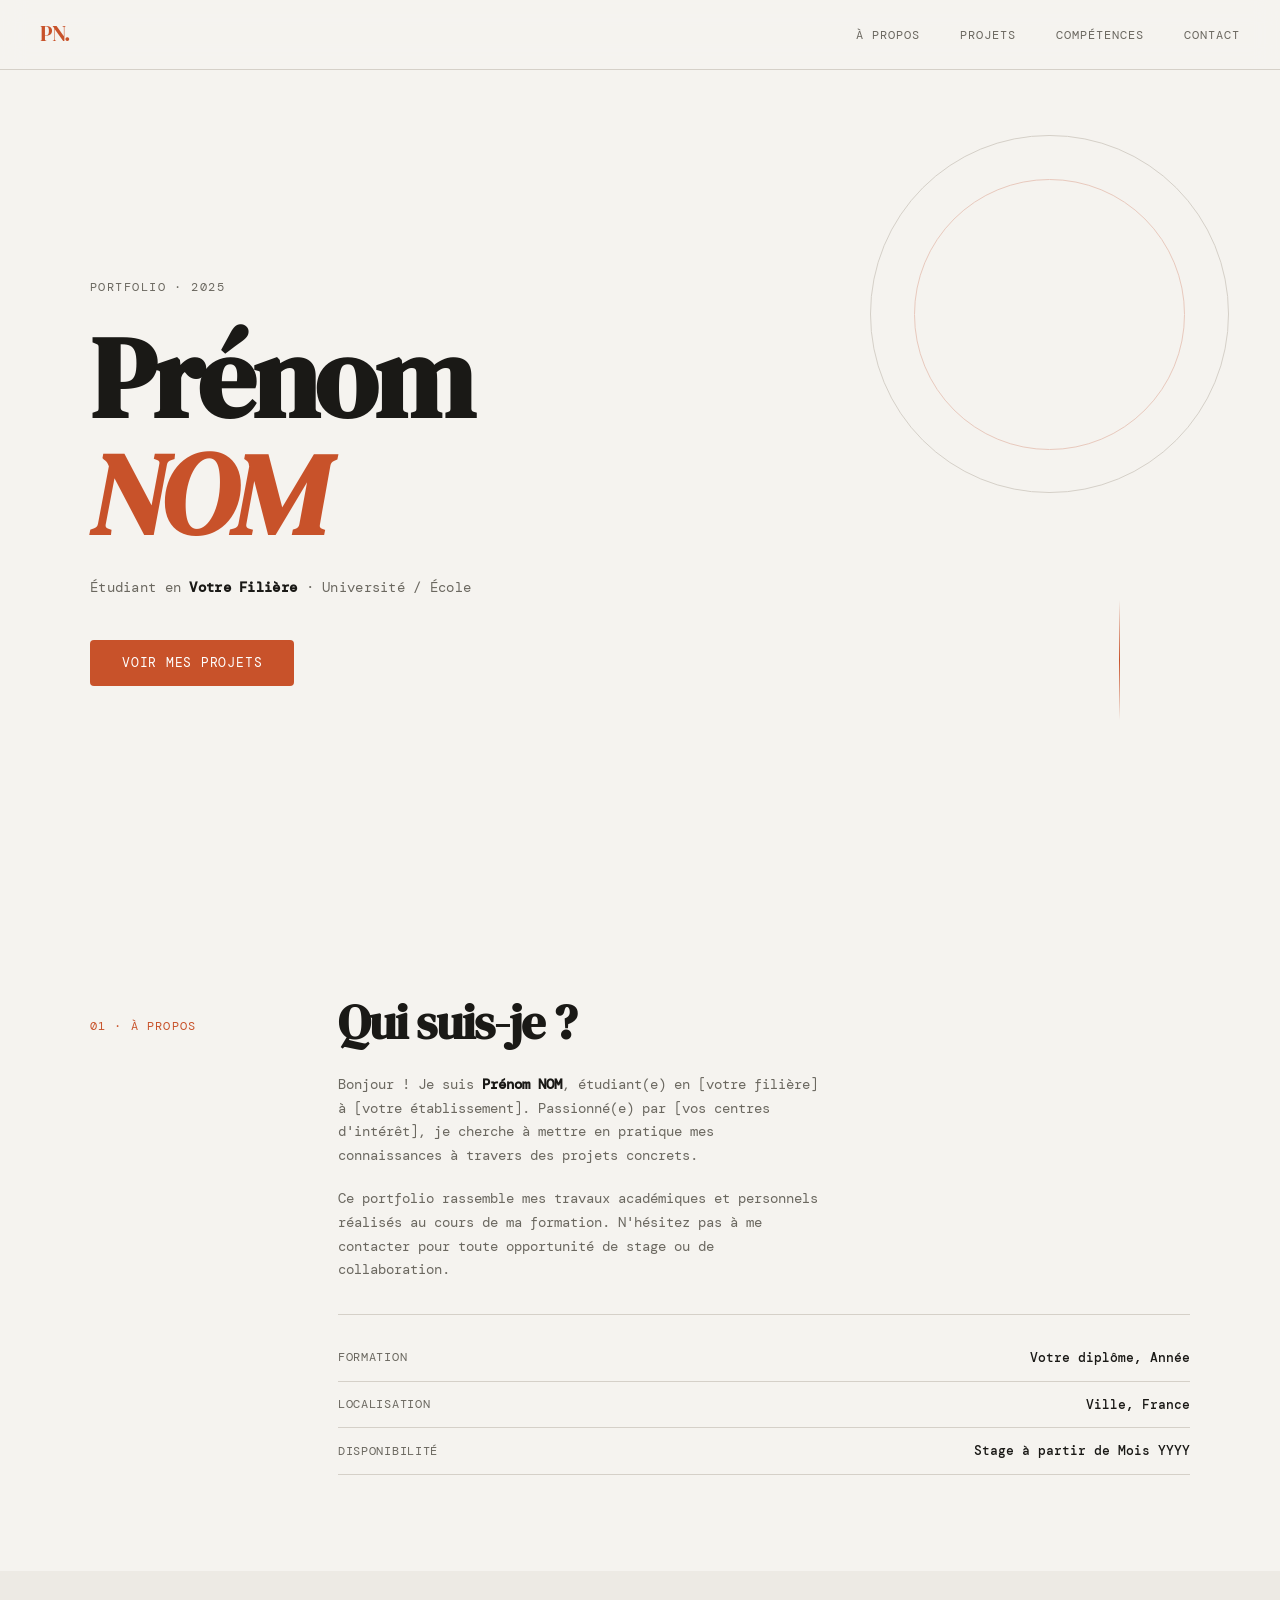
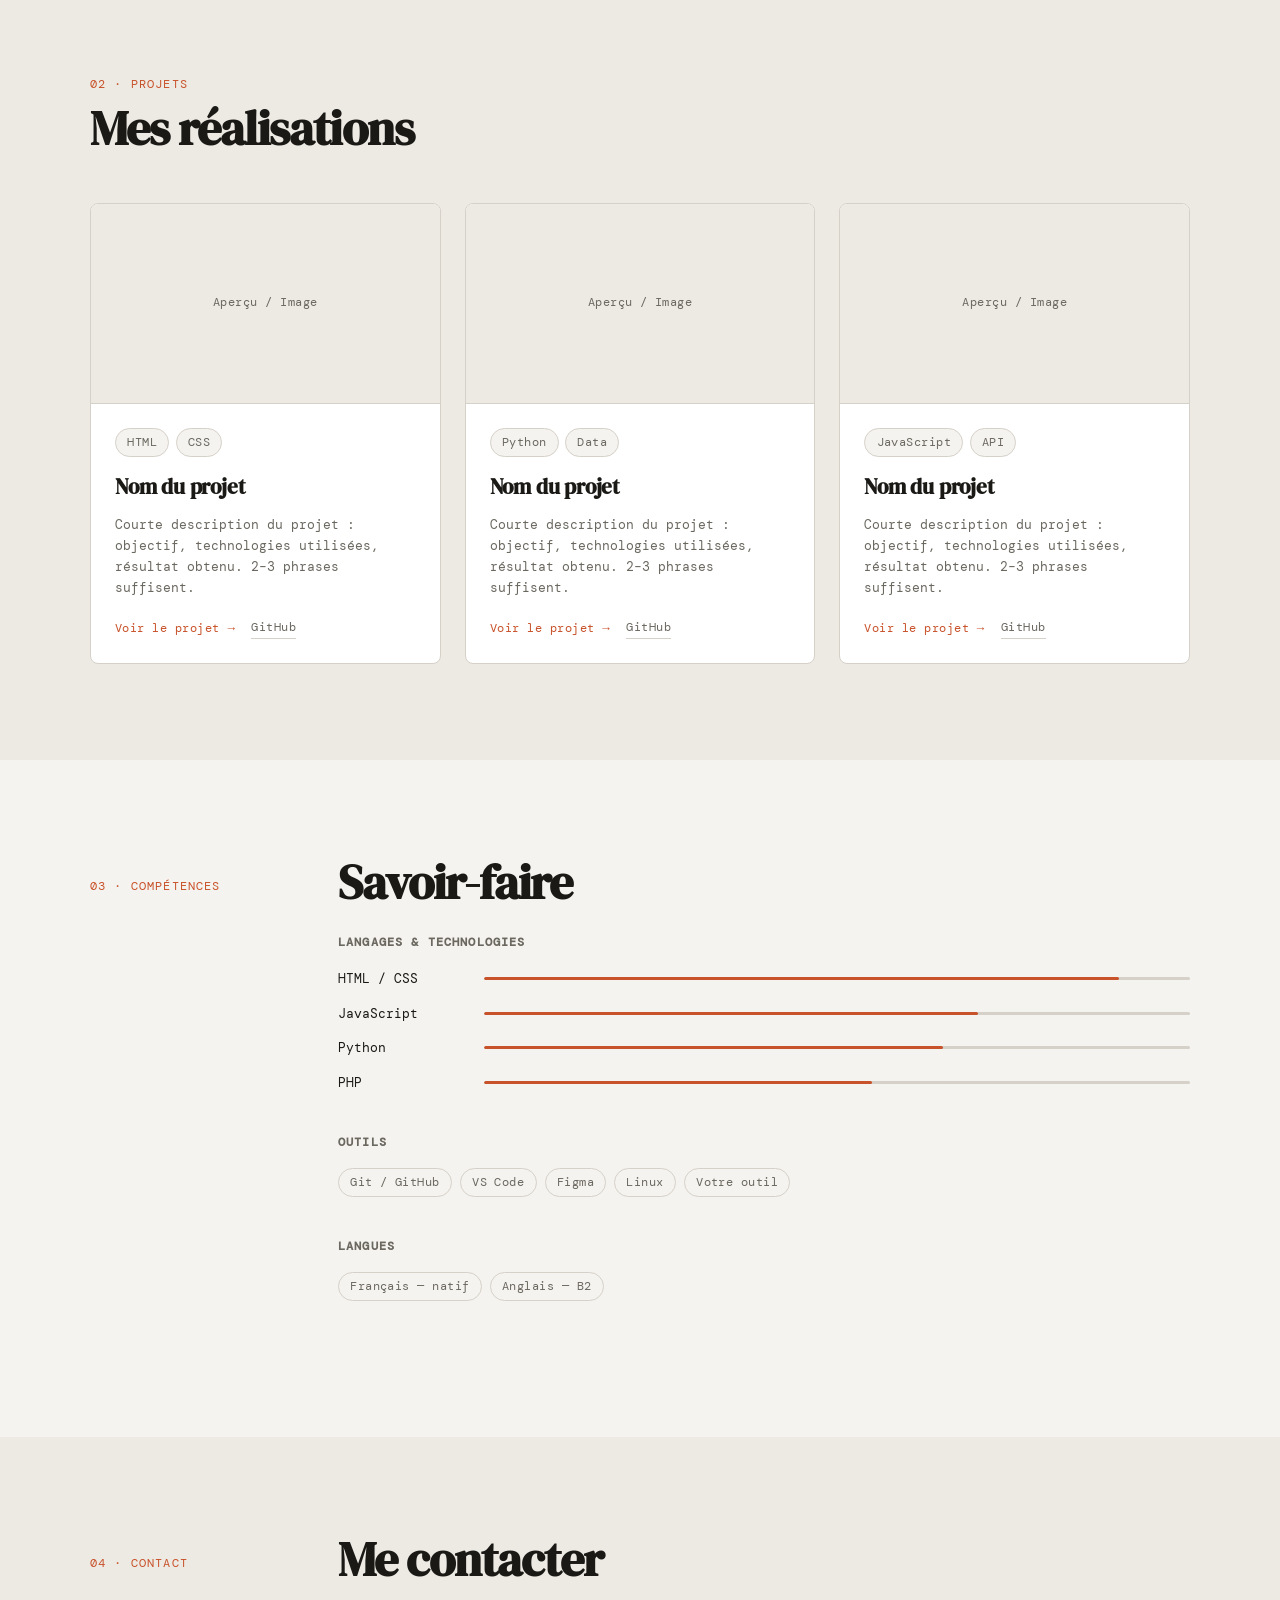
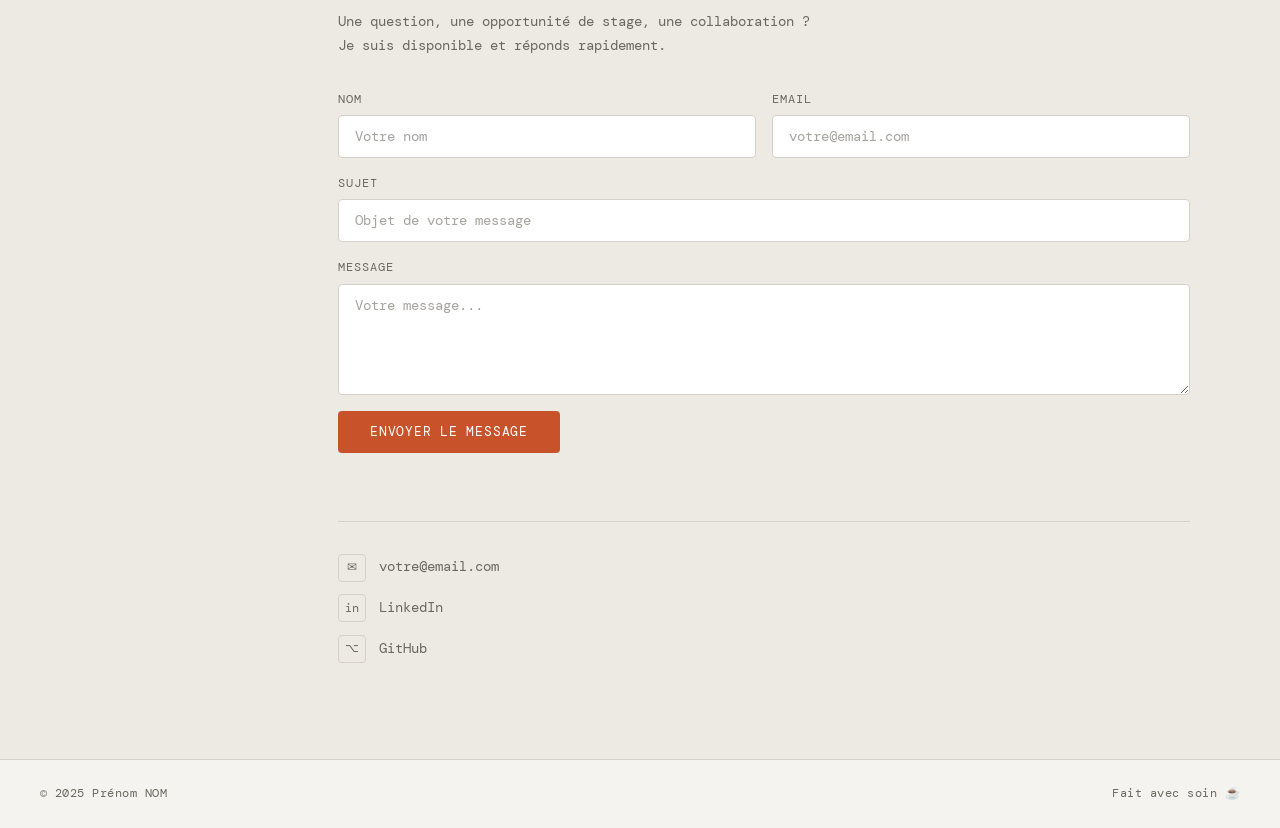
==== index.html @ d97ea624 "Add files via upload" ====
<!DOCTYPE html>
<html lang="fr">
<head>
  <meta charset="UTF-8" />
  <meta name="viewport" content="width=device-width, initial-scale=1.0"/>
  <title>Portfolio — Prénom NOM</title>
  <link rel="preconnect" href="https://fonts.googleapis.com">
  <link href="https://fonts.googleapis.com/css2?family=DM+Serif+Display:ital@0;1&family=DM+Mono:wght@300;400;500&display=swap" rel="stylesheet">
  <link rel="stylesheet" href="style.css" />
</head>
<body>

  <!-- NAVIGATION -->
  <nav class="nav">
    <span class="nav-logo">PN.</span>
    <ul class="nav-links">
      <li><a href="#about">À propos</a></li>
      <li><a href="#projects">Projets</a></li>
      <li><a href="#skills">Compétences</a></li>
      <li><a href="#contact">Contact</a></li>
    </ul>
    <button class="nav-burger" id="burger" aria-label="Menu">
      <span></span><span></span><span></span>
    </button>
  </nav>

  <!-- HERO -->
  <header class="hero" id="hero">
    <div class="hero-inner">
      <p class="hero-label">Portfolio · 2025</p>
      <h1 class="hero-title">
        Prénom<br>
        <em>NOM</em>
      </h1>
      <p class="hero-subtitle">Étudiant en <strong>Votre Filière</strong> · Université / École</p>
      <a href="#projects" class="btn-primary">Voir mes projets</a>
    </div>
    <div class="hero-deco" aria-hidden="true">
      <div class="deco-circle"></div>
      <div class="deco-line"></div>
    </div>
  </header>

  <!-- ABOUT -->
  <section class="section" id="about">
    <div class="container two-col">
      <div class="col-label">
        <span class="section-tag">01 · À propos</span>
      </div>
      <div class="col-content">
        <h2 class="section-title">Qui suis-je ?</h2>
        <p class="text-body">
          Bonjour ! Je suis <strong>Prénom NOM</strong>, étudiant(e) en [votre filière] à [votre établissement].
          Passionné(e) par [vos centres d'intérêt], je cherche à mettre en pratique mes connaissances à travers des projets concrets.
        </p>
        <p class="text-body">
          Ce portfolio rassemble mes travaux académiques et personnels réalisés au cours de ma formation.
          N'hésitez pas à me contacter pour toute opportunité de stage ou de collaboration.
        </p>
        <div class="about-meta">
          <div class="meta-item">
            <span class="meta-key">Formation</span>
            <span class="meta-val">Votre diplôme, Année</span>
          </div>
          <div class="meta-item">
            <span class="meta-key">Localisation</span>
            <span class="meta-val">Ville, France</span>
          </div>
          <div class="meta-item">
            <span class="meta-key">Disponibilité</span>
            <span class="meta-val">Stage à partir de Mois YYYY</span>
          </div>
        </div>
      </div>
    </div>
  </section>

  <!-- PROJECTS -->
  <section class="section section-alt" id="projects">
    <div class="container">
      <div class="section-head">
        <span class="section-tag">02 · Projets</span>
        <h2 class="section-title">Mes réalisations</h2>
      </div>
      <div class="projects-grid">

        <!-- Carte projet 1 -->
        <article class="project-card">
          <div class="project-img placeholder-img">
            <span>Aperçu / Image</span>
          </div>
          <div class="project-body">
            <div class="project-tags">
              <span class="tag">HTML</span>
              <span class="tag">CSS</span>
            </div>
            <h3 class="project-title">Nom du projet</h3>
            <p class="project-desc">
              Courte description du projet : objectif, technologies utilisées, résultat obtenu. 2–3 phrases suffisent.
            </p>
            <div class="project-links">
              <a href="#" class="link-btn">Voir le projet →</a>
              <a href="#" class="link-ghost">GitHub</a>
            </div>
          </div>
        </article>

        <!-- Carte projet 2 -->
        <article class="project-card">
          <div class="project-img placeholder-img">
            <span>Aperçu / Image</span>
          </div>
          <div class="project-body">
            <div class="project-tags">
              <span class="tag">Python</span>
              <span class="tag">Data</span>
            </div>
            <h3 class="project-title">Nom du projet</h3>
            <p class="project-desc">
              Courte description du projet : objectif, technologies utilisées, résultat obtenu. 2–3 phrases suffisent.
            </p>
            <div class="project-links">
              <a href="#" class="link-btn">Voir le projet →</a>
              <a href="#" class="link-ghost">GitHub</a>
            </div>
          </div>
        </article>

        <!-- Carte projet 3 -->
        <article class="project-card">
          <div class="project-img placeholder-img">
            <span>Aperçu / Image</span>
          </div>
          <div class="project-body">
            <div class="project-tags">
              <span class="tag">JavaScript</span>
              <span class="tag">API</span>
            </div>
            <h3 class="project-title">Nom du projet</h3>
            <p class="project-desc">
              Courte description du projet : objectif, technologies utilisées, résultat obtenu. 2–3 phrases suffisent.
            </p>
            <div class="project-links">
              <a href="#" class="link-btn">Voir le projet →</a>
              <a href="#" class="link-ghost">GitHub</a>
            </div>
          </div>
        </article>

      </div>
    </div>
  </section>

  <!-- SKILLS -->
  <section class="section" id="skills">
    <div class="container two-col">
      <div class="col-label">
        <span class="section-tag">03 · Compétences</span>
      </div>
      <div class="col-content">
        <h2 class="section-title">Savoir-faire</h2>

        <div class="skills-group">
          <h4 class="skills-cat">Langages &amp; Technologies</h4>
          <div class="skills-list">
            <div class="skill-item">
              <span class="skill-name">HTML / CSS</span>
              <div class="skill-bar"><div class="skill-fill" style="--w:90%"></div></div>
            </div>
            <div class="skill-item">
              <span class="skill-name">JavaScript</span>
              <div class="skill-bar"><div class="skill-fill" style="--w:70%"></div></div>
            </div>
            <div class="skill-item">
              <span class="skill-name">Python</span>
              <div class="skill-bar"><div class="skill-fill" style="--w:65%"></div></div>
            </div>
            <div class="skill-item">
              <span class="skill-name">PHP</span>
              <div class="skill-bar"><div class="skill-fill" style="--w:55%"></div></div>
            </div>
          </div>
        </div>

        <div class="skills-group">
          <h4 class="skills-cat">Outils</h4>
          <div class="tags-row">
            <span class="tag">Git / GitHub</span>
            <span class="tag">VS Code</span>
            <span class="tag">Figma</span>
            <span class="tag">Linux</span>
            <span class="tag">Votre outil</span>
          </div>
        </div>

        <div class="skills-group">
          <h4 class="skills-cat">Langues</h4>
          <div class="tags-row">
            <span class="tag">Français — natif</span>
            <span class="tag">Anglais — B2</span>
          </div>
        </div>
      </div>
    </div>
  </section>

  <!-- CONTACT -->
  <section class="section section-alt" id="contact">
    <div class="container two-col">
      <div class="col-label">
        <span class="section-tag">04 · Contact</span>
      </div>
      <div class="col-content">
        <h2 class="section-title">Me contacter</h2>
        <p class="text-body">Une question, une opportunité de stage, une collaboration ?<br>Je suis disponible et réponds rapidement.</p>

        <form class="contact-form" id="contactForm">
          <div class="form-row">
            <div class="form-group">
              <label for="name">Nom</label>
              <input type="text" id="name" name="name" placeholder="Votre nom" required />
            </div>
            <div class="form-group">
              <label for="email">Email</label>
              <input type="email" id="email" name="email" placeholder="votre@email.com" required />
            </div>
          </div>
          <div class="form-group">
            <label for="subject">Sujet</label>
            <input type="text" id="subject" name="subject" placeholder="Objet de votre message" />
          </div>
          <div class="form-group">
            <label for="message">Message</label>
            <textarea id="message" name="message" rows="5" placeholder="Votre message..." required></textarea>
          </div>
          <button type="submit" class="btn-primary">Envoyer le message</button>
          <p class="form-status" id="formStatus"></p>
        </form>

        <div class="contact-links">
          <a href="mailto:votre@email.com" class="contact-item">
            <span class="contact-icon">✉</span> votre@email.com
          </a>
          <a href="https://linkedin.com/in/votre-profil" target="_blank" class="contact-item">
            <span class="contact-icon">in</span> LinkedIn
          </a>
          <a href="https://github.com/votre-pseudo" target="_blank" class="contact-item">
            <span class="contact-icon">⌥</span> GitHub
          </a>
        </div>
      </div>
    </div>
  </section>

  <!-- FOOTER -->
  <footer class="footer">
    <span>© 2025 Prénom NOM</span>
    <span>Fait avec soin ☕</span>
  </footer>

  <script src="script.js"></script>
</body>
</html>
---- style.css ----
/* ===========================
   VARIABLES & RESET
   =========================== */
:root {
  --bg: #f5f3ef;
  --bg-alt: #edeae4;
  --fg: #1a1916;
  --fg-muted: #6b6860;
  --accent: #c8522a;
  --accent-light: #e8c9bd;
  --border: #d5d0c8;
  --card-bg: #ffffff;
  --font-display: 'DM Serif Display', Georgia, serif;
  --font-mono: 'DM Mono', 'Courier New', monospace;
  --radius: 4px;
  --transition: 0.25s ease;
  --max-w: 1100px;
}

*, *::before, *::after { box-sizing: border-box; margin: 0; padding: 0; }

html { scroll-behavior: smooth; font-size: 16px; }

body {
  font-family: var(--font-mono);
  background: var(--bg);
  color: var(--fg);
  line-height: 1.65;
  overflow-x: hidden;
}

a { color: inherit; text-decoration: none; }
img { display: block; max-width: 100%; }
ul { list-style: none; }

/* ===========================
   NAVIGATION
   =========================== */
.nav {
  position: fixed;
  top: 0; left: 0; right: 0;
  z-index: 100;
  display: flex;
  align-items: center;
  justify-content: space-between;
  padding: 1rem 2.5rem;
  background: rgba(245, 243, 239, 0.88);
  backdrop-filter: blur(12px);
  border-bottom: 1px solid var(--border);
}

.nav-logo {
  font-family: var(--font-display);
  font-size: 1.4rem;
  letter-spacing: -0.02em;
  color: var(--accent);
}

.nav-links {
  display: flex;
  gap: 2.5rem;
}

.nav-links a {
  font-size: 0.78rem;
  letter-spacing: 0.08em;
  text-transform: uppercase;
  color: var(--fg-muted);
  transition: color var(--transition);
}

.nav-links a:hover { color: var(--accent); }

.nav-burger {
  display: none;
  flex-direction: column;
  gap: 5px;
  background: none;
  border: none;
  cursor: pointer;
  padding: 4px;
}
.nav-burger span {
  display: block;
  width: 24px;
  height: 1.5px;
  background: var(--fg);
  transition: var(--transition);
}

/* ===========================
   HERO
   =========================== */
.hero {
  min-height: 100vh;
  display: flex;
  align-items: center;
  padding: 8rem 2.5rem 4rem;
  position: relative;
  overflow: hidden;
}

.hero-inner {
  max-width: var(--max-w);
  margin: 0 auto;
  width: 100%;
  position: relative;
  z-index: 2;
  animation: fadeUp 0.8s ease both;
}

.hero-label {
  font-size: 0.75rem;
  letter-spacing: 0.12em;
  text-transform: uppercase;
  color: var(--fg-muted);
  margin-bottom: 1.5rem;
}

.hero-title {
  font-family: var(--font-display);
  font-size: clamp(3.5rem, 9vw, 7.5rem);
  line-height: 1;
  letter-spacing: -0.03em;
  margin-bottom: 1.5rem;
  color: var(--fg);
}

.hero-title em {
  font-style: italic;
  color: var(--accent);
}

.hero-subtitle {
  font-size: 0.9rem;
  color: var(--fg-muted);
  margin-bottom: 2.5rem;
  letter-spacing: 0.02em;
}

.hero-subtitle strong { color: var(--fg); }

/* Deco elements */
.hero-deco {
  position: absolute;
  top: 0; right: 0;
  width: 50%;
  height: 100%;
  pointer-events: none;
  z-index: 1;
}

.deco-circle {
  position: absolute;
  top: 15%;
  right: 8%;
  width: clamp(200px, 28vw, 420px);
  height: clamp(200px, 28vw, 420px);
  border-radius: 50%;
  border: 1px solid var(--border);
  animation: rotateSlow 30s linear infinite;
}

.deco-circle::before {
  content: '';
  position: absolute;
  top: 12%;
  left: 12%;
  right: 12%;
  bottom: 12%;
  border-radius: 50%;
  border: 1px solid var(--accent-light);
}

.deco-line {
  position: absolute;
  bottom: 20%;
  right: 25%;
  width: 1px;
  height: 120px;
  background: linear-gradient(to bottom, transparent, var(--accent), transparent);
  animation: pulse 3s ease-in-out infinite;
}

/* ===========================
   BUTTONS
   =========================== */
.btn-primary {
  display: inline-block;
  padding: 0.8rem 2rem;
  background: var(--accent);
  color: #fff;
  font-family: var(--font-mono);
  font-size: 0.8rem;
  letter-spacing: 0.06em;
  text-transform: uppercase;
  border: none;
  border-radius: var(--radius);
  cursor: pointer;
  transition: background var(--transition), transform var(--transition);
}

.btn-primary:hover {
  background: var(--fg);
  transform: translateY(-2px);
}

/* ===========================
   LAYOUT HELPERS
   =========================== */
.container {
  max-width: var(--max-w);
  margin: 0 auto;
  width: 100%;
}

.two-col {
  display: grid;
  grid-template-columns: 200px 1fr;
  gap: 3rem;
  align-items: start;
}

.section {
  padding: 6rem 2.5rem;
}

.section-alt {
  background: var(--bg-alt);
}

.section-tag {
  font-size: 0.72rem;
  letter-spacing: 0.1em;
  text-transform: uppercase;
  color: var(--accent);
  display: block;
  margin-bottom: 0.5rem;
  padding-top: 0.5rem;
}

.section-head {
  margin-bottom: 3rem;
}

.section-title {
  font-family: var(--font-display);
  font-size: clamp(2rem, 4vw, 3rem);
  letter-spacing: -0.02em;
  line-height: 1.1;
  margin-bottom: 1.5rem;
}

.col-label .section-tag {
  margin-top: 0.8rem;
}

/* ===========================
   TEXT
   =========================== */
.text-body {
  font-size: 0.9rem;
  color: var(--fg-muted);
  margin-bottom: 1.2rem;
  max-width: 60ch;
}

.text-body strong { color: var(--fg); }

/* ===========================
   ABOUT META
   =========================== */
.about-meta {
  margin-top: 2rem;
  display: flex;
  flex-direction: column;
  gap: 0.75rem;
  border-top: 1px solid var(--border);
  padding-top: 2rem;
}

.meta-item {
  display: flex;
  justify-content: space-between;
  align-items: center;
  font-size: 0.82rem;
  padding-bottom: 0.75rem;
  border-bottom: 1px solid var(--border);
}

.meta-key {
  color: var(--fg-muted);
  text-transform: uppercase;
  letter-spacing: 0.06em;
  font-size: 0.72rem;
}

.meta-val {
  color: var(--fg);
  font-weight: 500;
}

/* ===========================
   PROJECTS GRID
   =========================== */
.projects-grid {
  display: grid;
  grid-template-columns: repeat(auto-fill, minmax(300px, 1fr));
  gap: 1.5rem;
}

.project-card {
  background: var(--card-bg);
  border: 1px solid var(--border);
  border-radius: calc(var(--radius) * 2);
  overflow: hidden;
  transition: transform var(--transition), box-shadow var(--transition);
  display: flex;
  flex-direction: column;
}

.project-card:hover {
  transform: translateY(-4px);
  box-shadow: 0 16px 40px rgba(0,0,0,0.08);
}

.project-img {
  width: 100%;
  height: 200px;
  overflow: hidden;
}

.project-img img {
  width: 100%;
  height: 100%;
  object-fit: cover;
  transition: transform 0.4s ease;
}

.project-card:hover .project-img img {
  transform: scale(1.03);
}

.placeholder-img {
  background: var(--bg-alt);
  display: flex;
  align-items: center;
  justify-content: center;
  font-size: 0.75rem;
  color: var(--fg-muted);
  border-bottom: 1px solid var(--border);
  letter-spacing: 0.04em;
}

.project-body {
  padding: 1.5rem;
  flex: 1;
  display: flex;
  flex-direction: column;
}

.project-tags {
  display: flex;
  flex-wrap: wrap;
  gap: 0.4rem;
  margin-bottom: 0.8rem;
}

.project-title {
  font-family: var(--font-display);
  font-size: 1.3rem;
  letter-spacing: -0.01em;
  margin-bottom: 0.6rem;
}

.project-desc {
  font-size: 0.82rem;
  color: var(--fg-muted);
  line-height: 1.6;
  flex: 1;
  margin-bottom: 1.2rem;
}

.project-links {
  display: flex;
  align-items: center;
  gap: 1rem;
}

.link-btn {
  font-size: 0.78rem;
  font-family: var(--font-mono);
  letter-spacing: 0.04em;
  color: var(--accent);
  transition: color var(--transition);
}

.link-btn:hover { color: var(--fg); }

.link-ghost {
  font-size: 0.78rem;
  letter-spacing: 0.04em;
  color: var(--fg-muted);
  border-bottom: 1px solid var(--border);
  padding-bottom: 1px;
  transition: color var(--transition), border-color var(--transition);
}

.link-ghost:hover { color: var(--fg); border-color: var(--fg); }

/* ===========================
   TAGS
   =========================== */
.tag {
  display: inline-block;
  padding: 0.25rem 0.7rem;
  background: var(--bg);
  border: 1px solid var(--border);
  border-radius: 100px;
  font-size: 0.72rem;
  letter-spacing: 0.04em;
  color: var(--fg-muted);
}

/* ===========================
   SKILLS
   =========================== */
.skills-group {
  margin-bottom: 2.5rem;
}

.skills-cat {
  font-size: 0.72rem;
  text-transform: uppercase;
  letter-spacing: 0.1em;
  color: var(--fg-muted);
  margin-bottom: 1rem;
}

.skills-list {
  display: flex;
  flex-direction: column;
  gap: 0.8rem;
}

.skill-item {
  display: flex;
  align-items: center;
  gap: 1rem;
}

.skill-name {
  font-size: 0.82rem;
  min-width: 130px;
  color: var(--fg);
}

.skill-bar {
  flex: 1;
  height: 3px;
  background: var(--border);
  border-radius: 100px;
  overflow: hidden;
}

.skill-fill {
  height: 100%;
  width: 0;
  background: var(--accent);
  border-radius: 100px;
  animation: fillBar 1s ease forwards;
  animation-delay: 0.3s;
}

.tags-row {
  display: flex;
  flex-wrap: wrap;
  gap: 0.5rem;
}

/* ===========================
   CONTACT FORM
   =========================== */
.contact-form {
  margin-top: 2rem;
}

.form-row {
  display: grid;
  grid-template-columns: 1fr 1fr;
  gap: 1rem;
}

.form-group {
  display: flex;
  flex-direction: column;
  gap: 0.4rem;
  margin-bottom: 1rem;
}

.form-group label {
  font-size: 0.72rem;
  text-transform: uppercase;
  letter-spacing: 0.08em;
  color: var(--fg-muted);
}

.form-group input,
.form-group textarea {
  font-family: var(--font-mono);
  font-size: 0.85rem;
  padding: 0.75rem 1rem;
  background: var(--card-bg);
  border: 1px solid var(--border);
  border-radius: var(--radius);
  color: var(--fg);
  transition: border-color var(--transition);
  resize: vertical;
  outline: none;
}

.form-group input:focus,
.form-group textarea:focus {
  border-color: var(--accent);
}

.form-group input::placeholder,
.form-group textarea::placeholder {
  color: var(--fg-muted);
  opacity: 0.6;
}

.form-status {
  margin-top: 0.75rem;
  font-size: 0.8rem;
  min-height: 1.2em;
  color: var(--accent);
}

.contact-links {
  margin-top: 2.5rem;
  display: flex;
  flex-direction: column;
  gap: 0.8rem;
  border-top: 1px solid var(--border);
  padding-top: 2rem;
}

.contact-item {
  display: flex;
  align-items: center;
  gap: 0.8rem;
  font-size: 0.85rem;
  color: var(--fg-muted);
  transition: color var(--transition);
}

.contact-item:hover { color: var(--accent); }

.contact-icon {
  width: 28px;
  height: 28px;
  display: flex;
  align-items: center;
  justify-content: center;
  border: 1px solid var(--border);
  border-radius: var(--radius);
  font-size: 0.75rem;
  font-style: normal;
}

/* ===========================
   FOOTER
   =========================== */
.footer {
  padding: 1.5rem 2.5rem;
  display: flex;
  justify-content: space-between;
  align-items: center;
  border-top: 1px solid var(--border);
  font-size: 0.75rem;
  color: var(--fg-muted);
  letter-spacing: 0.04em;
}

/* ===========================
   ANIMATIONS
   =========================== */
@keyframes fadeUp {
  from { opacity: 0; transform: translateY(24px); }
  to   { opacity: 1; transform: translateY(0); }
}

@keyframes rotateSlow {
  from { transform: rotate(0deg); }
  to   { transform: rotate(360deg); }
}

@keyframes pulse {
  0%, 100% { opacity: 0.4; }
  50%       { opacity: 1; }
}

@keyframes fillBar {
  to { width: var(--w); }
}

/* Scroll reveal */
.reveal {
  opacity: 0;
  transform: translateY(20px);
  transition: opacity 0.6s ease, transform 0.6s ease;
}
.reveal.visible {
  opacity: 1;
  transform: none;
}

/* ===========================
   RESPONSIVE
   =========================== */
@media (max-width: 768px) {
  .nav-links { display: none; }
  .nav-links.open {
    display: flex;
    flex-direction: column;
    position: fixed;
    top: 60px; left: 0; right: 0;
    background: var(--bg);
    padding: 1.5rem 2rem;
    gap: 1.5rem;
    border-bottom: 1px solid var(--border);
    z-index: 99;
  }
  .nav-burger { display: flex; }

  .hero { padding: 7rem 1.5rem 3rem; }

  .section { padding: 4rem 1.5rem; }

  .two-col {
    grid-template-columns: 1fr;
    gap: 1rem;
  }

  .col-label .section-tag { margin-bottom: 1.5rem; }

  .form-row { grid-template-columns: 1fr; }

  .footer { flex-direction: column; gap: 0.5rem; text-align: center; }

  .hero-deco { display: none; }
}

@media (max-width: 500px) {
  .projects-grid { grid-template-columns: 1fr; }
}
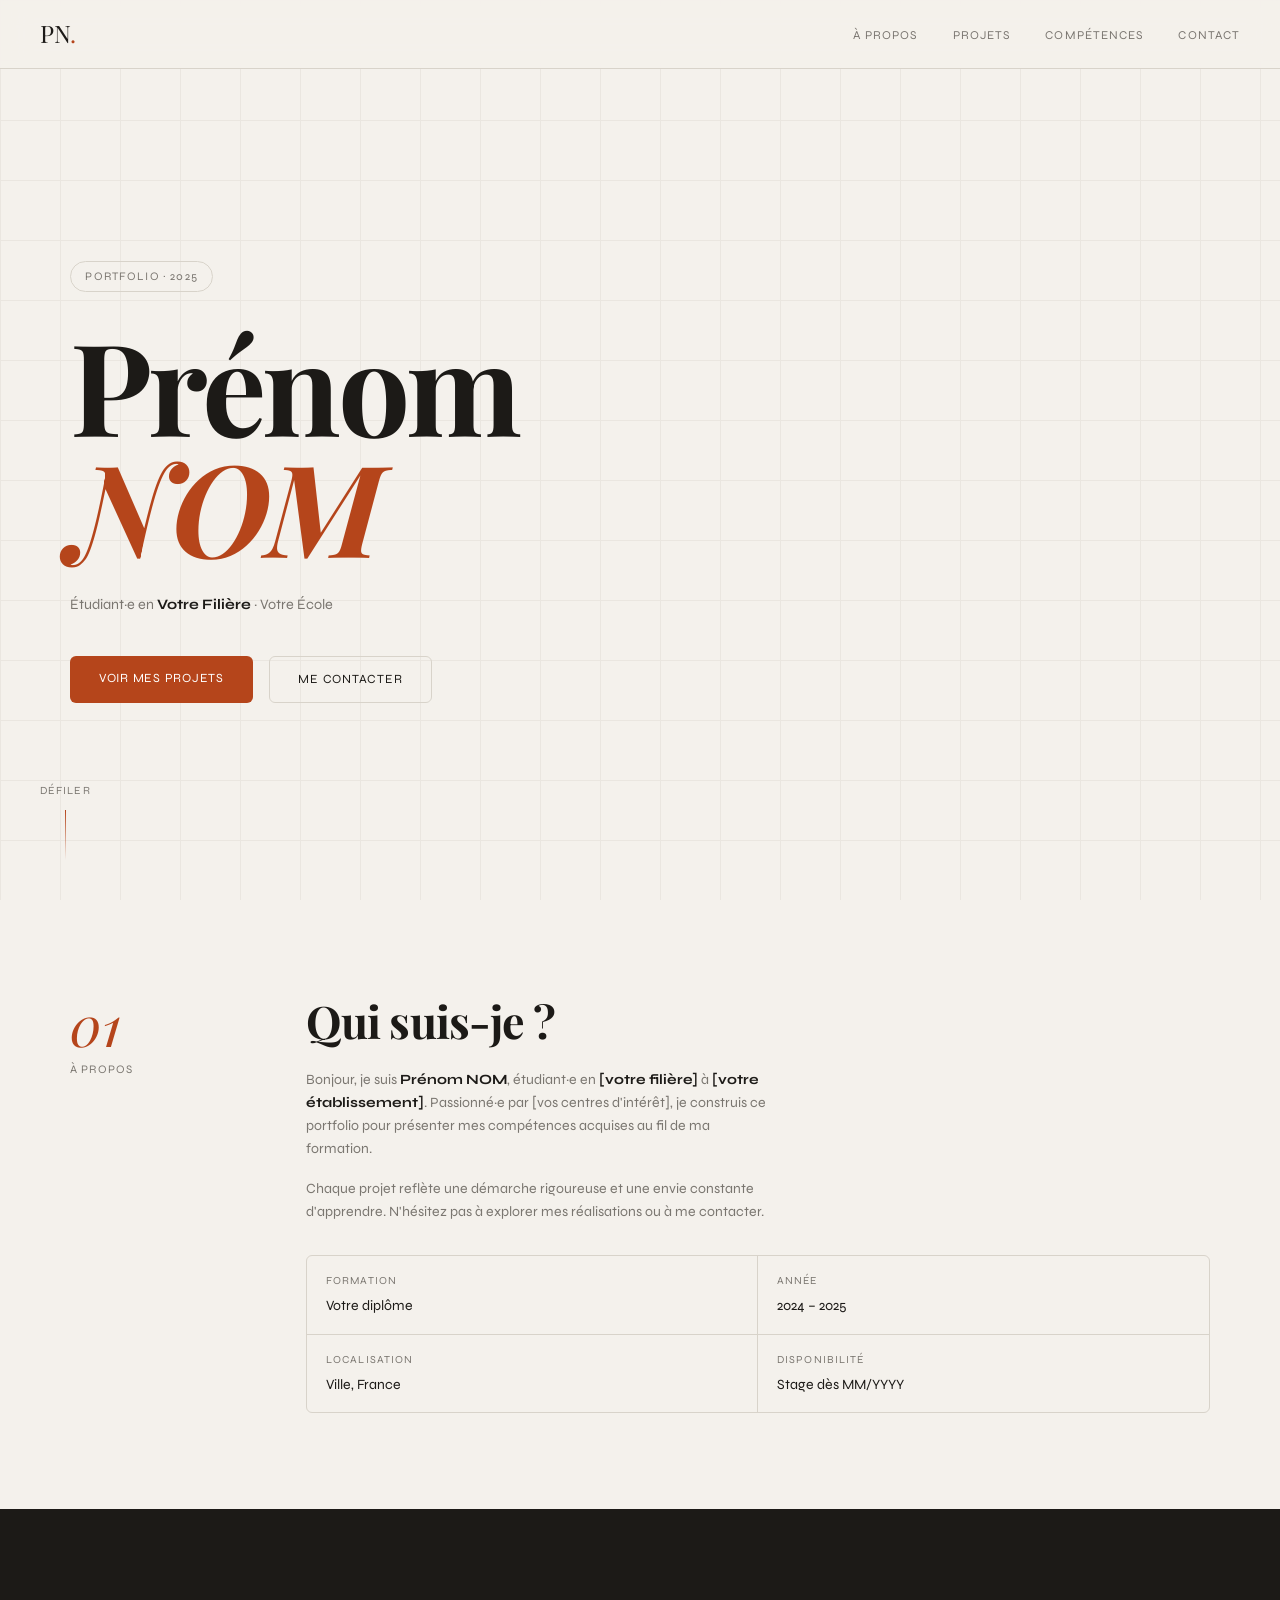
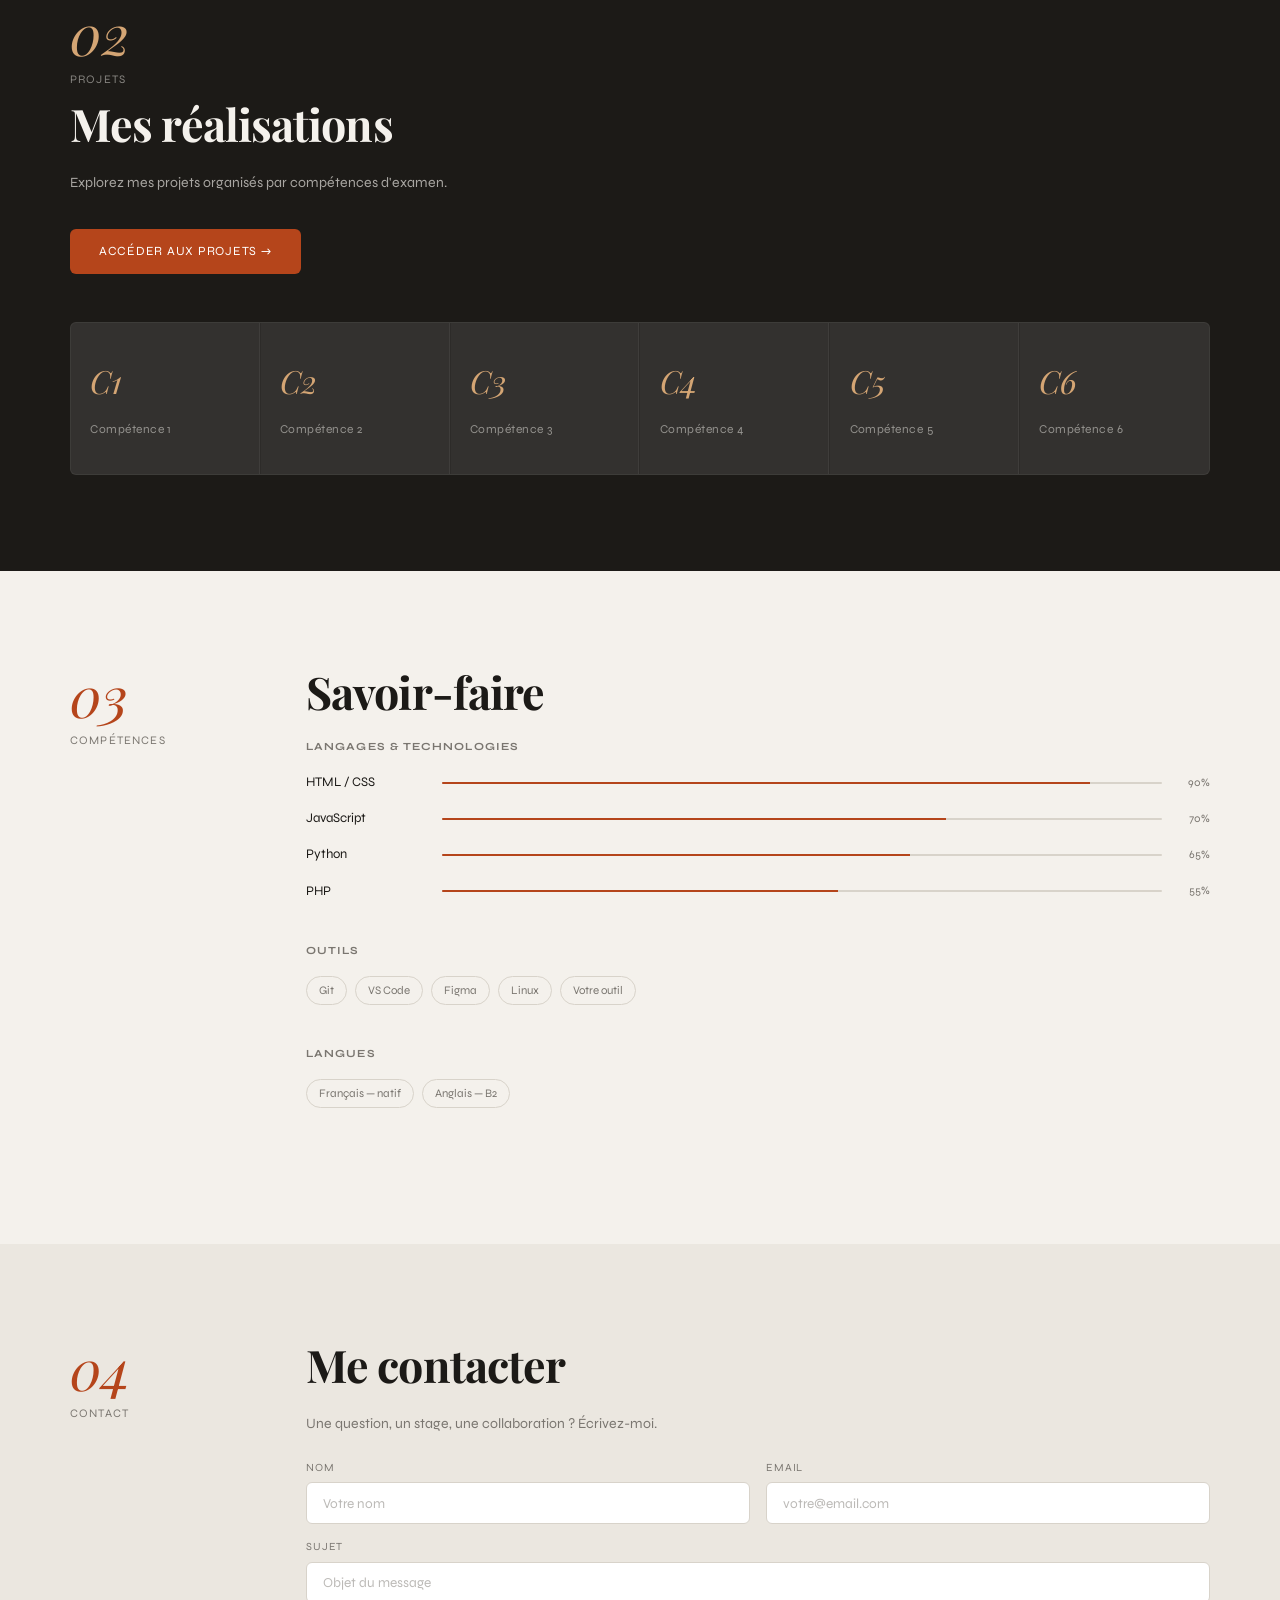
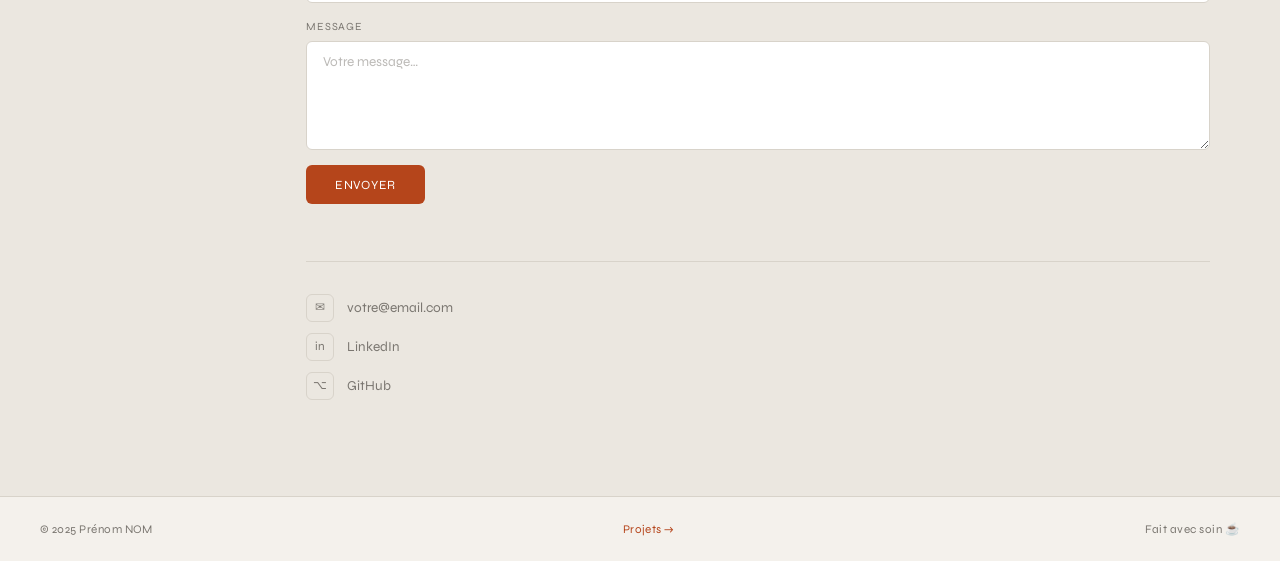
==== commit e12aec42: "Add files via upload" ====
--- a/index.html
+++ b/index.html
@@ -1,21 +1,20 @@
 <!DOCTYPE html>
 <html lang="fr">
 <head>
-  <meta charset="UTF-8" />
+  <meta charset="UTF-8"/>
   <meta name="viewport" content="width=device-width, initial-scale=1.0"/>
   <title>Portfolio — Prénom NOM</title>
   <link rel="preconnect" href="https://fonts.googleapis.com">
-  <link href="https://fonts.googleapis.com/css2?family=DM+Serif+Display:ital@0;1&family=DM+Mono:wght@300;400;500&display=swap" rel="stylesheet">
-  <link rel="stylesheet" href="style.css" />
+  <link href="https://fonts.googleapis.com/css2?family=Playfair+Display:ital,wght@0,400;0,700;1,400&family=Syne:wght@400;500;700&display=swap" rel="stylesheet">
+  <link rel="stylesheet" href="style.css"/>
 </head>
 <body>
 
-  <!-- NAVIGATION -->
   <nav class="nav">
-    <span class="nav-logo">PN.</span>
+    <a href="index.html" class="nav-logo">PN<span>.</span></a>
     <ul class="nav-links">
       <li><a href="#about">À propos</a></li>
-      <li><a href="#projects">Projets</a></li>
+      <li><a href="projets.html">Projets</a></li>
       <li><a href="#skills">Compétences</a></li>
       <li><a href="#contact">Contact</a></li>
     </ul>
@@ -25,179 +24,157 @@
   </nav>
 
   <!-- HERO -->
-  <header class="hero" id="hero">
+  <header class="hero">
+    <div class="hero-bg-grid" aria-hidden="true"></div>
     <div class="hero-inner">
-      <p class="hero-label">Portfolio · 2025</p>
+      <div class="hero-badge">Portfolio · 2025</div>
       <h1 class="hero-title">
-        Prénom<br>
-        <em>NOM</em>
+        <span class="line1">Prénom</span>
+        <span class="line2"><em>NOM</em></span>
       </h1>
-      <p class="hero-subtitle">Étudiant en <strong>Votre Filière</strong> · Université / École</p>
-      <a href="#projects" class="btn-primary">Voir mes projets</a>
-    </div>
-    <div class="hero-deco" aria-hidden="true">
-      <div class="deco-circle"></div>
-      <div class="deco-line"></div>
+      <p class="hero-sub">Étudiant·e en <strong>Votre Filière</strong> · Votre École</p>
+      <div class="hero-ctas">
+        <a href="projets.html" class="cta-main">Voir mes projets</a>
+        <a href="#contact" class="cta-ghost">Me contacter</a>
+      </div>
+    </div>
+    <div class="hero-scroll-hint" aria-hidden="true">
+      <span>Défiler</span>
+      <div class="scroll-line"></div>
     </div>
   </header>
 
   <!-- ABOUT -->
   <section class="section" id="about">
-    <div class="container two-col">
-      <div class="col-label">
-        <span class="section-tag">01 · À propos</span>
-      </div>
-      <div class="col-content">
-        <h2 class="section-title">Qui suis-je ?</h2>
-        <p class="text-body">
-          Bonjour ! Je suis <strong>Prénom NOM</strong>, étudiant(e) en [votre filière] à [votre établissement].
-          Passionné(e) par [vos centres d'intérêt], je cherche à mettre en pratique mes connaissances à travers des projets concrets.
+    <div class="container split">
+      <div class="split-label">
+        <span class="tag-num">01</span>
+        <span class="tag-text">À propos</span>
+      </div>
+      <div class="split-content">
+        <h2 class="s-title">Qui suis-je ?</h2>
+        <p class="s-body">
+          Bonjour, je suis <strong>Prénom NOM</strong>, étudiant·e en <strong>[votre filière]</strong>
+          à <strong>[votre établissement]</strong>. Passionné·e par [vos centres d'intérêt],
+          je construis ce portfolio pour présenter mes compétences acquises au fil de ma formation.
         </p>
-        <p class="text-body">
-          Ce portfolio rassemble mes travaux académiques et personnels réalisés au cours de ma formation.
-          N'hésitez pas à me contacter pour toute opportunité de stage ou de collaboration.
+        <p class="s-body">
+          Chaque projet reflète une démarche rigoureuse et une envie constante d'apprendre.
+          N'hésitez pas à explorer mes réalisations ou à me contacter.
         </p>
-        <div class="about-meta">
-          <div class="meta-item">
-            <span class="meta-key">Formation</span>
-            <span class="meta-val">Votre diplôme, Année</span>
-          </div>
-          <div class="meta-item">
-            <span class="meta-key">Localisation</span>
-            <span class="meta-val">Ville, France</span>
-          </div>
-          <div class="meta-item">
-            <span class="meta-key">Disponibilité</span>
-            <span class="meta-val">Stage à partir de Mois YYYY</span>
-          </div>
-        </div>
-      </div>
-    </div>
-  </section>
-
-  <!-- PROJECTS -->
-  <section class="section section-alt" id="projects">
+        <div class="info-grid">
+          <div class="info-cell">
+            <span class="info-key">Formation</span>
+            <span class="info-val">Votre diplôme</span>
+          </div>
+          <div class="info-cell">
+            <span class="info-key">Année</span>
+            <span class="info-val">2024 – 2025</span>
+          </div>
+          <div class="info-cell">
+            <span class="info-key">Localisation</span>
+            <span class="info-val">Ville, France</span>
+          </div>
+          <div class="info-cell">
+            <span class="info-key">Disponibilité</span>
+            <span class="info-val">Stage dès MM/YYYY</span>
+          </div>
+        </div>
+      </div>
+    </div>
+  </section>
+
+  <!-- PROJETS TEASER -->
+  <section class="section section-dark" id="projects-teaser">
     <div class="container">
-      <div class="section-head">
-        <span class="section-tag">02 · Projets</span>
-        <h2 class="section-title">Mes réalisations</h2>
-      </div>
-      <div class="projects-grid">
-
-        <!-- Carte projet 1 -->
-        <article class="project-card">
-          <div class="project-img placeholder-img">
-            <span>Aperçu / Image</span>
-          </div>
-          <div class="project-body">
-            <div class="project-tags">
-              <span class="tag">HTML</span>
-              <span class="tag">CSS</span>
-            </div>
-            <h3 class="project-title">Nom du projet</h3>
-            <p class="project-desc">
-              Courte description du projet : objectif, technologies utilisées, résultat obtenu. 2–3 phrases suffisent.
-            </p>
-            <div class="project-links">
-              <a href="#" class="link-btn">Voir le projet →</a>
-              <a href="#" class="link-ghost">GitHub</a>
-            </div>
-          </div>
-        </article>
-
-        <!-- Carte projet 2 -->
-        <article class="project-card">
-          <div class="project-img placeholder-img">
-            <span>Aperçu / Image</span>
-          </div>
-          <div class="project-body">
-            <div class="project-tags">
-              <span class="tag">Python</span>
-              <span class="tag">Data</span>
-            </div>
-            <h3 class="project-title">Nom du projet</h3>
-            <p class="project-desc">
-              Courte description du projet : objectif, technologies utilisées, résultat obtenu. 2–3 phrases suffisent.
-            </p>
-            <div class="project-links">
-              <a href="#" class="link-btn">Voir le projet →</a>
-              <a href="#" class="link-ghost">GitHub</a>
-            </div>
-          </div>
-        </article>
-
-        <!-- Carte projet 3 -->
-        <article class="project-card">
-          <div class="project-img placeholder-img">
-            <span>Aperçu / Image</span>
-          </div>
-          <div class="project-body">
-            <div class="project-tags">
-              <span class="tag">JavaScript</span>
-              <span class="tag">API</span>
-            </div>
-            <h3 class="project-title">Nom du projet</h3>
-            <p class="project-desc">
-              Courte description du projet : objectif, technologies utilisées, résultat obtenu. 2–3 phrases suffisent.
-            </p>
-            <div class="project-links">
-              <a href="#" class="link-btn">Voir le projet →</a>
-              <a href="#" class="link-ghost">GitHub</a>
-            </div>
-          </div>
-        </article>
-
+      <div class="teaser-head">
+        <span class="tag-num light">02</span>
+        <span class="tag-text light">Projets</span>
+        <h2 class="s-title light">Mes réalisations</h2>
+        <p class="s-body light">Explorez mes projets organisés par compétences d'examen.</p>
+        <a href="projets.html" class="cta-main">Accéder aux projets →</a>
+      </div>
+      <div class="teaser-grid">
+        <div class="teaser-card" style="--delay:.1s">
+          <span class="tc-num">C1</span>
+          <span class="tc-label">Compétence 1</span>
+        </div>
+        <div class="teaser-card" style="--delay:.2s">
+          <span class="tc-num">C2</span>
+          <span class="tc-label">Compétence 2</span>
+        </div>
+        <div class="teaser-card" style="--delay:.3s">
+          <span class="tc-num">C3</span>
+          <span class="tc-label">Compétence 3</span>
+        </div>
+        <div class="teaser-card" style="--delay:.4s">
+          <span class="tc-num">C4</span>
+          <span class="tc-label">Compétence 4</span>
+        </div>
+        <div class="teaser-card" style="--delay:.5s">
+          <span class="tc-num">C5</span>
+          <span class="tc-label">Compétence 5</span>
+        </div>
+        <div class="teaser-card" style="--delay:.6s">
+          <span class="tc-num">C6</span>
+          <span class="tc-label">Compétence 6</span>
+        </div>
       </div>
     </div>
   </section>
 
   <!-- SKILLS -->
   <section class="section" id="skills">
-    <div class="container two-col">
-      <div class="col-label">
-        <span class="section-tag">03 · Compétences</span>
-      </div>
-      <div class="col-content">
-        <h2 class="section-title">Savoir-faire</h2>
-
-        <div class="skills-group">
-          <h4 class="skills-cat">Langages &amp; Technologies</h4>
-          <div class="skills-list">
-            <div class="skill-item">
-              <span class="skill-name">HTML / CSS</span>
-              <div class="skill-bar"><div class="skill-fill" style="--w:90%"></div></div>
-            </div>
-            <div class="skill-item">
-              <span class="skill-name">JavaScript</span>
-              <div class="skill-bar"><div class="skill-fill" style="--w:70%"></div></div>
-            </div>
-            <div class="skill-item">
-              <span class="skill-name">Python</span>
-              <div class="skill-bar"><div class="skill-fill" style="--w:65%"></div></div>
-            </div>
-            <div class="skill-item">
-              <span class="skill-name">PHP</span>
-              <div class="skill-bar"><div class="skill-fill" style="--w:55%"></div></div>
-            </div>
-          </div>
-        </div>
-
-        <div class="skills-group">
-          <h4 class="skills-cat">Outils</h4>
-          <div class="tags-row">
-            <span class="tag">Git / GitHub</span>
-            <span class="tag">VS Code</span>
-            <span class="tag">Figma</span>
-            <span class="tag">Linux</span>
-            <span class="tag">Votre outil</span>
-          </div>
-        </div>
-
-        <div class="skills-group">
-          <h4 class="skills-cat">Langues</h4>
-          <div class="tags-row">
-            <span class="tag">Français — natif</span>
-            <span class="tag">Anglais — B2</span>
+    <div class="container split">
+      <div class="split-label">
+        <span class="tag-num">03</span>
+        <span class="tag-text">Compétences</span>
+      </div>
+      <div class="split-content">
+        <h2 class="s-title">Savoir-faire</h2>
+
+        <div class="sk-group">
+          <h4 class="sk-cat">Langages &amp; Technologies</h4>
+          <div class="sk-bars">
+            <div class="sk-row">
+              <span class="sk-name">HTML / CSS</span>
+              <div class="sk-track"><div class="sk-fill" style="--w:90%"></div></div>
+              <span class="sk-pct">90%</span>
+            </div>
+            <div class="sk-row">
+              <span class="sk-name">JavaScript</span>
+              <div class="sk-track"><div class="sk-fill" style="--w:70%"></div></div>
+              <span class="sk-pct">70%</span>
+            </div>
+            <div class="sk-row">
+              <span class="sk-name">Python</span>
+              <div class="sk-track"><div class="sk-fill" style="--w:65%"></div></div>
+              <span class="sk-pct">65%</span>
+            </div>
+            <div class="sk-row">
+              <span class="sk-name">PHP</span>
+              <div class="sk-track"><div class="sk-fill" style="--w:55%"></div></div>
+              <span class="sk-pct">55%</span>
+            </div>
+          </div>
+        </div>
+
+        <div class="sk-group">
+          <h4 class="sk-cat">Outils</h4>
+          <div class="pills-row">
+            <span class="pill">Git</span>
+            <span class="pill">VS Code</span>
+            <span class="pill">Figma</span>
+            <span class="pill">Linux</span>
+            <span class="pill">Votre outil</span>
+          </div>
+        </div>
+
+        <div class="sk-group">
+          <h4 class="sk-cat">Langues</h4>
+          <div class="pills-row">
+            <span class="pill">Français — natif</span>
+            <span class="pill">Anglais — B2</span>
           </div>
         </div>
       </div>
@@ -206,58 +183,59 @@
 
   <!-- CONTACT -->
   <section class="section section-alt" id="contact">
-    <div class="container two-col">
-      <div class="col-label">
-        <span class="section-tag">04 · Contact</span>
-      </div>
-      <div class="col-content">
-        <h2 class="section-title">Me contacter</h2>
-        <p class="text-body">Une question, une opportunité de stage, une collaboration ?<br>Je suis disponible et réponds rapidement.</p>
-
-        <form class="contact-form" id="contactForm">
-          <div class="form-row">
-            <div class="form-group">
+    <div class="container split">
+      <div class="split-label">
+        <span class="tag-num">04</span>
+        <span class="tag-text">Contact</span>
+      </div>
+      <div class="split-content">
+        <h2 class="s-title">Me contacter</h2>
+        <p class="s-body">Une question, un stage, une collaboration ? Écrivez-moi.</p>
+
+        <form class="c-form" id="contactForm">
+          <div class="c-row">
+            <div class="c-group">
               <label for="name">Nom</label>
-              <input type="text" id="name" name="name" placeholder="Votre nom" required />
-            </div>
-            <div class="form-group">
+              <input type="text" id="name" name="name" placeholder="Votre nom" required/>
+            </div>
+            <div class="c-group">
               <label for="email">Email</label>
-              <input type="email" id="email" name="email" placeholder="votre@email.com" required />
-            </div>
-          </div>
-          <div class="form-group">
+              <input type="email" id="email" name="email" placeholder="votre@email.com" required/>
+            </div>
+          </div>
+          <div class="c-group">
             <label for="subject">Sujet</label>
-            <input type="text" id="subject" name="subject" placeholder="Objet de votre message" />
-          </div>
-          <div class="form-group">
+            <input type="text" id="subject" name="subject" placeholder="Objet du message"/>
+          </div>
+          <div class="c-group">
             <label for="message">Message</label>
-            <textarea id="message" name="message" rows="5" placeholder="Votre message..." required></textarea>
-          </div>
-          <button type="submit" class="btn-primary">Envoyer le message</button>
-          <p class="form-status" id="formStatus"></p>
+            <textarea id="message" name="message" rows="5" placeholder="Votre message…" required></textarea>
+          </div>
+          <button type="submit" class="cta-main">Envoyer</button>
+          <p class="c-status" id="formStatus"></p>
         </form>
 
-        <div class="contact-links">
-          <a href="mailto:votre@email.com" class="contact-item">
-            <span class="contact-icon">✉</span> votre@email.com
+        <div class="c-links">
+          <a href="mailto:votre@email.com" class="c-link">
+            <span class="c-icon">✉</span> votre@email.com
           </a>
-          <a href="https://linkedin.com/in/votre-profil" target="_blank" class="contact-item">
-            <span class="contact-icon">in</span> LinkedIn
+          <a href="https://linkedin.com/in/votre-profil" target="_blank" class="c-link">
+            <span class="c-icon">in</span> LinkedIn
           </a>
-          <a href="https://github.com/votre-pseudo" target="_blank" class="contact-item">
-            <span class="contact-icon">⌥</span> GitHub
+          <a href="https://github.com/votre-pseudo" target="_blank" class="c-link">
+            <span class="c-icon">⌥</span> GitHub
           </a>
         </div>
       </div>
     </div>
   </section>
 
-  <!-- FOOTER -->
   <footer class="footer">
     <span>© 2025 Prénom NOM</span>
+    <a href="projets.html" class="footer-link">Projets →</a>
     <span>Fait avec soin ☕</span>
   </footer>
 
   <script src="script.js"></script>
 </body>
-</html>
+</html>
--- a/style.css
+++ b/style.css
@@ -1,657 +1,512 @@
-/* ===========================
-   VARIABLES & RESET
-   =========================== */
+/* ============================================
+   VARIABLES
+   ============================================ */
 :root {
-  --bg: #f5f3ef;
-  --bg-alt: #edeae4;
-  --fg: #1a1916;
-  --fg-muted: #6b6860;
-  --accent: #c8522a;
-  --accent-light: #e8c9bd;
-  --border: #d5d0c8;
-  --card-bg: #ffffff;
-  --font-display: 'DM Serif Display', Georgia, serif;
-  --font-mono: 'DM Mono', 'Courier New', monospace;
-  --radius: 4px;
-  --transition: 0.25s ease;
-  --max-w: 1100px;
-}
-
-*, *::before, *::after { box-sizing: border-box; margin: 0; padding: 0; }
-
-html { scroll-behavior: smooth; font-size: 16px; }
-
-body {
-  font-family: var(--font-mono);
-  background: var(--bg);
-  color: var(--fg);
-  line-height: 1.65;
-  overflow-x: hidden;
-}
-
-a { color: inherit; text-decoration: none; }
-img { display: block; max-width: 100%; }
-ul { list-style: none; }
-
-/* ===========================
-   NAVIGATION
-   =========================== */
-.nav {
-  position: fixed;
-  top: 0; left: 0; right: 0;
-  z-index: 100;
-  display: flex;
-  align-items: center;
-  justify-content: space-between;
-  padding: 1rem 2.5rem;
-  background: rgba(245, 243, 239, 0.88);
-  backdrop-filter: blur(12px);
-  border-bottom: 1px solid var(--border);
-}
-
-.nav-logo {
-  font-family: var(--font-display);
-  font-size: 1.4rem;
-  letter-spacing: -0.02em;
-  color: var(--accent);
-}
-
-.nav-links {
-  display: flex;
-  gap: 2.5rem;
-}
-
-.nav-links a {
-  font-size: 0.78rem;
-  letter-spacing: 0.08em;
-  text-transform: uppercase;
-  color: var(--fg-muted);
-  transition: color var(--transition);
-}
-
-.nav-links a:hover { color: var(--accent); }
-
-.nav-burger {
-  display: none;
-  flex-direction: column;
-  gap: 5px;
-  background: none;
-  border: none;
-  cursor: pointer;
-  padding: 4px;
-}
-.nav-burger span {
-  display: block;
-  width: 24px;
-  height: 1.5px;
-  background: var(--fg);
-  transition: var(--transition);
-}
-
-/* ===========================
-   HERO
-   =========================== */
-.hero {
-  min-height: 100vh;
-  display: flex;
-  align-items: center;
-  padding: 8rem 2.5rem 4rem;
-  position: relative;
-  overflow: hidden;
-}
-
-.hero-inner {
-  max-width: var(--max-w);
-  margin: 0 auto;
-  width: 100%;
-  position: relative;
-  z-index: 2;
-  animation: fadeUp 0.8s ease both;
-}
-
-.hero-label {
-  font-size: 0.75rem;
-  letter-spacing: 0.12em;
-  text-transform: uppercase;
-  color: var(--fg-muted);
-  margin-bottom: 1.5rem;
-}
-
-.hero-title {
-  font-family: var(--font-display);
-  font-size: clamp(3.5rem, 9vw, 7.5rem);
-  line-height: 1;
-  letter-spacing: -0.03em;
-  margin-bottom: 1.5rem;
-  color: var(--fg);
-}
-
-.hero-title em {
-  font-style: italic;
-  color: var(--accent);
-}
-
-.hero-subtitle {
-  font-size: 0.9rem;
-  color: var(--fg-muted);
-  margin-bottom: 2.5rem;
-  letter-spacing: 0.02em;
-}
-
-.hero-subtitle strong { color: var(--fg); }
-
-/* Deco elements */
-.hero-deco {
-  position: absolute;
-  top: 0; right: 0;
-  width: 50%;
-  height: 100%;
-  pointer-events: none;
-  z-index: 1;
-}
-
-.deco-circle {
-  position: absolute;
-  top: 15%;
-  right: 8%;
-  width: clamp(200px, 28vw, 420px);
-  height: clamp(200px, 28vw, 420px);
-  border-radius: 50%;
-  border: 1px solid var(--border);
-  animation: rotateSlow 30s linear infinite;
-}
-
-.deco-circle::before {
-  content: '';
-  position: absolute;
-  top: 12%;
-  left: 12%;
-  right: 12%;
-  bottom: 12%;
-  border-radius: 50%;
-  border: 1px solid var(--accent-light);
-}
-
-.deco-line {
-  position: absolute;
-  bottom: 20%;
-  right: 25%;
-  width: 1px;
-  height: 120px;
-  background: linear-gradient(to bottom, transparent, var(--accent), transparent);
-  animation: pulse 3s ease-in-out infinite;
-}
-
-/* ===========================
-   BUTTONS
-   =========================== */
-.btn-primary {
-  display: inline-block;
-  padding: 0.8rem 2rem;
-  background: var(--accent);
-  color: #fff;
-  font-family: var(--font-mono);
-  font-size: 0.8rem;
-  letter-spacing: 0.06em;
-  text-transform: uppercase;
-  border: none;
-  border-radius: var(--radius);
-  cursor: pointer;
-  transition: background var(--transition), transform var(--transition);
-}
-
-.btn-primary:hover {
-  background: var(--fg);
-  transform: translateY(-2px);
-}
-
-/* ===========================
-   LAYOUT HELPERS
-   =========================== */
-.container {
-  max-width: var(--max-w);
-  margin: 0 auto;
-  width: 100%;
-}
-
-.two-col {
-  display: grid;
-  grid-template-columns: 200px 1fr;
-  gap: 3rem;
-  align-items: start;
-}
-
-.section {
-  padding: 6rem 2.5rem;
-}
-
-.section-alt {
-  background: var(--bg-alt);
-}
-
-.section-tag {
-  font-size: 0.72rem;
-  letter-spacing: 0.1em;
-  text-transform: uppercase;
-  color: var(--accent);
-  display: block;
-  margin-bottom: 0.5rem;
-  padding-top: 0.5rem;
-}
-
-.section-head {
-  margin-bottom: 3rem;
-}
-
-.section-title {
-  font-family: var(--font-display);
-  font-size: clamp(2rem, 4vw, 3rem);
-  letter-spacing: -0.02em;
-  line-height: 1.1;
-  margin-bottom: 1.5rem;
-}
-
-.col-label .section-tag {
-  margin-top: 0.8rem;
-}
-
-/* ===========================
-   TEXT
-   =========================== */
-.text-body {
-  font-size: 0.9rem;
-  color: var(--fg-muted);
-  margin-bottom: 1.2rem;
-  max-width: 60ch;
-}
-
-.text-body strong { color: var(--fg); }
-
-/* ===========================
-   ABOUT META
-   =========================== */
-.about-meta {
-  margin-top: 2rem;
-  display: flex;
-  flex-direction: column;
-  gap: 0.75rem;
-  border-top: 1px solid var(--border);
-  padding-top: 2rem;
-}
-
-.meta-item {
-  display: flex;
-  justify-content: space-between;
-  align-items: center;
-  font-size: 0.82rem;
-  padding-bottom: 0.75rem;
-  border-bottom: 1px solid var(--border);
-}
-
-.meta-key {
-  color: var(--fg-muted);
-  text-transform: uppercase;
-  letter-spacing: 0.06em;
-  font-size: 0.72rem;
-}
-
-.meta-val {
-  color: var(--fg);
-  font-weight: 500;
-}
-
-/* ===========================
-   PROJECTS GRID
-   =========================== */
-.projects-grid {
-  display: grid;
-  grid-template-columns: repeat(auto-fill, minmax(300px, 1fr));
-  gap: 1.5rem;
-}
-
-.project-card {
-  background: var(--card-bg);
-  border: 1px solid var(--border);
-  border-radius: calc(var(--radius) * 2);
-  overflow: hidden;
-  transition: transform var(--transition), box-shadow var(--transition);
-  display: flex;
-  flex-direction: column;
-}
-
-.project-card:hover {
-  transform: translateY(-4px);
-  box-shadow: 0 16px 40px rgba(0,0,0,0.08);
-}
-
-.project-img {
-  width: 100%;
-  height: 200px;
-  overflow: hidden;
-}
-
-.project-img img {
-  width: 100%;
-  height: 100%;
-  object-fit: cover;
-  transition: transform 0.4s ease;
-}
-
-.project-card:hover .project-img img {
-  transform: scale(1.03);
-}
-
-.placeholder-img {
-  background: var(--bg-alt);
-  display: flex;
-  align-items: center;
-  justify-content: center;
-  font-size: 0.75rem;
-  color: var(--fg-muted);
-  border-bottom: 1px solid var(--border);
-  letter-spacing: 0.04em;
-}
-
-.project-body {
-  padding: 1.5rem;
-  flex: 1;
-  display: flex;
-  flex-direction: column;
-}
-
-.project-tags {
-  display: flex;
-  flex-wrap: wrap;
-  gap: 0.4rem;
-  margin-bottom: 0.8rem;
-}
-
-.project-title {
-  font-family: var(--font-display);
-  font-size: 1.3rem;
-  letter-spacing: -0.01em;
-  margin-bottom: 0.6rem;
-}
-
-.project-desc {
-  font-size: 0.82rem;
-  color: var(--fg-muted);
-  line-height: 1.6;
-  flex: 1;
-  margin-bottom: 1.2rem;
-}
-
-.project-links {
-  display: flex;
-  align-items: center;
-  gap: 1rem;
-}
-
-.link-btn {
-  font-size: 0.78rem;
-  font-family: var(--font-mono);
-  letter-spacing: 0.04em;
-  color: var(--accent);
-  transition: color var(--transition);
-}
-
-.link-btn:hover { color: var(--fg); }
-
-.link-ghost {
-  font-size: 0.78rem;
-  letter-spacing: 0.04em;
-  color: var(--fg-muted);
-  border-bottom: 1px solid var(--border);
-  padding-bottom: 1px;
-  transition: color var(--transition), border-color var(--transition);
-}
-
-.link-ghost:hover { color: var(--fg); border-color: var(--fg); }
-
-/* ===========================
-   TAGS
-   =========================== */
-.tag {
-  display: inline-block;
-  padding: 0.25rem 0.7rem;
-  background: var(--bg);
-  border: 1px solid var(--border);
-  border-radius: 100px;
-  font-size: 0.72rem;
-  letter-spacing: 0.04em;
-  color: var(--fg-muted);
-}
-
-/* ===========================
+  --bg:        #f4f1ec;
+  --bg-alt:    #ebe7e0;
+  --bg-dark:   #1c1a17;
+  --fg:        #1c1a17;
+  --fg-muted:  #7a7670;
+  --accent:    #b5451b;
+  --accent2:   #d4a574;
+  --border:    #d8d3ca;
+  --card:      #ffffff;
+  --font-dis:  'Playfair Display', Georgia, serif;
+  --font-ui:   'Syne', sans-serif;
+  --r:         6px;
+  --t:         0.22s ease;
+  --max:       1140px;
+}
+
+/* ============================================
+   RESET
+   ============================================ */
+*,*::before,*::after{box-sizing:border-box;margin:0;padding:0}
+html{scroll-behavior:smooth;font-size:16px}
+body{font-family:var(--font-ui);background:var(--bg);color:var(--fg);line-height:1.65;overflow-x:hidden}
+a{color:inherit;text-decoration:none}
+img{display:block;max-width:100%}
+ul{list-style:none}
+button{font-family:var(--font-ui)}
+
+/* ============================================
+   NAV
+   ============================================ */
+.nav{
+  position:fixed;top:0;left:0;right:0;z-index:200;
+  display:flex;align-items:center;justify-content:space-between;
+  padding:.9rem 2.5rem;
+  background:rgba(244,241,236,.9);
+  backdrop-filter:blur(14px);
+  border-bottom:1px solid var(--border);
+}
+.nav-logo{
+  font-family:var(--font-dis);font-size:1.5rem;letter-spacing:-.02em;
+  color:var(--fg);
+}
+.nav-logo span{color:var(--accent)}
+.nav-links{display:flex;gap:2.2rem}
+.nav-links a{
+  font-size:.75rem;letter-spacing:.09em;text-transform:uppercase;
+  color:var(--fg-muted);transition:color var(--t);
+}
+.nav-links a:hover,.nav-links a.nav-active{color:var(--accent)}
+.nav-burger{display:none;flex-direction:column;gap:5px;background:none;border:none;cursor:pointer;padding:4px}
+.nav-burger span{display:block;width:22px;height:1.5px;background:var(--fg);transition:var(--t)}
+
+/* ============================================
+   HERO (index)
+   ============================================ */
+.hero{
+  min-height:100vh;display:flex;align-items:center;
+  padding:8rem 2.5rem 4rem;
+  position:relative;overflow:hidden;
+}
+.hero-bg-grid{
+  position:absolute;inset:0;
+  background-image:
+    linear-gradient(var(--border) 1px,transparent 1px),
+    linear-gradient(90deg,var(--border) 1px,transparent 1px);
+  background-size:60px 60px;
+  opacity:.35;
+}
+.hero-inner{position:relative;z-index:2;max-width:var(--max);margin:0 auto;width:100%}
+.hero-badge{
+  display:inline-block;margin-bottom:2rem;
+  padding:.3rem .9rem;border:1px solid var(--border);border-radius:100px;
+  font-size:.72rem;letter-spacing:.1em;text-transform:uppercase;color:var(--fg-muted);
+  animation:fadeUp .6s ease both;
+}
+.hero-title{
+  font-family:var(--font-dis);
+  font-size:clamp(3.8rem,10vw,8.5rem);
+  line-height:.95;letter-spacing:-.03em;
+  margin-bottom:1.6rem;
+  animation:fadeUp .7s .1s ease both;
+}
+.hero-title .line1{display:block}
+.hero-title .line2{display:block;color:var(--accent);font-style:italic}
+.hero-sub{
+  font-size:.9rem;color:var(--fg-muted);margin-bottom:2.5rem;
+  animation:fadeUp .7s .2s ease both;
+}
+.hero-sub strong{color:var(--fg)}
+.hero-ctas{display:flex;gap:1rem;flex-wrap:wrap;animation:fadeUp .7s .3s ease both}
+
+.hero-scroll-hint{
+  position:absolute;bottom:2.5rem;left:2.5rem;
+  display:flex;flex-direction:column;align-items:center;gap:.6rem;
+  font-size:.68rem;letter-spacing:.1em;text-transform:uppercase;color:var(--fg-muted);
+}
+.scroll-line{width:1px;height:50px;background:linear-gradient(to bottom,var(--accent),transparent);animation:pulse 2s infinite}
+
+/* ============================================
+   BUTTONS / CTAs
+   ============================================ */
+.cta-main{
+  display:inline-block;
+  padding:.75rem 1.8rem;
+  background:var(--accent);color:#fff;
+  font-size:.78rem;letter-spacing:.06em;text-transform:uppercase;
+  border:none;border-radius:var(--r);cursor:pointer;
+  transition:background var(--t),transform var(--t);
+}
+.cta-main:hover{background:var(--fg);transform:translateY(-2px)}
+
+.cta-ghost{
+  display:inline-block;
+  padding:.75rem 1.8rem;
+  background:transparent;color:var(--fg);
+  font-size:.78rem;letter-spacing:.06em;text-transform:uppercase;
+  border:1px solid var(--border);border-radius:var(--r);
+  transition:border-color var(--t),color var(--t),transform var(--t);
+}
+.cta-ghost:hover{border-color:var(--fg);transform:translateY(-2px)}
+
+/* ============================================
+   SECTION LAYOUT
+   ============================================ */
+.section{padding:6rem 2.5rem}
+.section-alt{background:var(--bg-alt)}
+.section-dark{background:var(--bg-dark);color:#f4f1ec}
+.container{max-width:var(--max);margin:0 auto;width:100%}
+.split{display:grid;grid-template-columns:180px 1fr;gap:3.5rem;align-items:start}
+.tag-num{
+  font-family:var(--font-dis);font-size:3.5rem;font-style:italic;
+  color:var(--accent);line-height:1;display:block;margin-bottom:.2rem;
+}
+.tag-text{font-size:.72rem;letter-spacing:.1em;text-transform:uppercase;color:var(--fg-muted)}
+.tag-num.light{color:var(--accent2)}
+.tag-text.light{color:rgba(244,241,236,.5)}
+.s-title{
+  font-family:var(--font-dis);
+  font-size:clamp(1.9rem,3.5vw,2.8rem);
+  letter-spacing:-.02em;line-height:1.1;
+  margin-bottom:1.4rem;
+}
+.s-title.light{color:#f4f1ec}
+.s-body{font-size:.88rem;color:var(--fg-muted);margin-bottom:1rem;max-width:58ch}
+.s-body.light{color:rgba(244,241,236,.65)}
+.s-body strong{color:var(--fg)}
+
+/* ============================================
+   INFO GRID (about)
+   ============================================ */
+.info-grid{
+  margin-top:2rem;display:grid;grid-template-columns:1fr 1fr;
+  gap:0;border:1px solid var(--border);border-radius:var(--r);overflow:hidden;
+}
+.info-cell{
+  padding:1rem 1.2rem;
+  border-right:1px solid var(--border);border-bottom:1px solid var(--border);
+}
+.info-cell:nth-child(even){border-right:none}
+.info-cell:nth-last-child(-n+2){border-bottom:none}
+.info-key{display:block;font-size:.67rem;letter-spacing:.1em;text-transform:uppercase;color:var(--fg-muted);margin-bottom:.3rem}
+.info-val{display:block;font-size:.88rem;color:var(--fg)}
+
+/* ============================================
+   TEASER (home → projects section)
+   ============================================ */
+.teaser-head{margin-bottom:3rem}
+.teaser-head .s-title{margin-top:.5rem}
+.teaser-head .cta-main{margin-top:1.2rem}
+
+.teaser-grid{
+  display:grid;grid-template-columns:repeat(6,1fr);gap:1px;
+  background:rgba(255,255,255,.08);
+  border:1px solid rgba(255,255,255,.08);
+  border-radius:var(--r);overflow:hidden;
+}
+.teaser-card{
+  padding:2rem 1.2rem;
+  background:rgba(255,255,255,.03);
+  border-right:1px solid rgba(255,255,255,.06);
+  transition:background var(--t);
+  cursor:default;
+  animation:fadeUp .6s var(--delay,0s) ease both;
+}
+.teaser-card:last-child{border-right:none}
+.teaser-card:hover{background:rgba(181,69,27,.15)}
+.tc-num{
+  display:block;
+  font-family:var(--font-dis);font-style:italic;font-size:2rem;
+  color:var(--accent2);margin-bottom:.5rem;
+}
+.tc-label{font-size:.75rem;color:rgba(244,241,236,.5);letter-spacing:.04em}
+
+/* ============================================
    SKILLS
-   =========================== */
-.skills-group {
-  margin-bottom: 2.5rem;
-}
-
-.skills-cat {
-  font-size: 0.72rem;
-  text-transform: uppercase;
-  letter-spacing: 0.1em;
-  color: var(--fg-muted);
-  margin-bottom: 1rem;
-}
-
-.skills-list {
-  display: flex;
-  flex-direction: column;
-  gap: 0.8rem;
-}
-
-.skill-item {
-  display: flex;
-  align-items: center;
-  gap: 1rem;
-}
-
-.skill-name {
-  font-size: 0.82rem;
-  min-width: 130px;
-  color: var(--fg);
-}
-
-.skill-bar {
-  flex: 1;
-  height: 3px;
-  background: var(--border);
-  border-radius: 100px;
-  overflow: hidden;
-}
-
-.skill-fill {
-  height: 100%;
-  width: 0;
-  background: var(--accent);
-  border-radius: 100px;
-  animation: fillBar 1s ease forwards;
-  animation-delay: 0.3s;
-}
-
-.tags-row {
-  display: flex;
-  flex-wrap: wrap;
-  gap: 0.5rem;
-}
-
-/* ===========================
-   CONTACT FORM
-   =========================== */
-.contact-form {
-  margin-top: 2rem;
-}
-
-.form-row {
-  display: grid;
-  grid-template-columns: 1fr 1fr;
-  gap: 1rem;
-}
-
-.form-group {
-  display: flex;
-  flex-direction: column;
-  gap: 0.4rem;
-  margin-bottom: 1rem;
-}
-
-.form-group label {
-  font-size: 0.72rem;
-  text-transform: uppercase;
-  letter-spacing: 0.08em;
-  color: var(--fg-muted);
-}
-
-.form-group input,
-.form-group textarea {
-  font-family: var(--font-mono);
-  font-size: 0.85rem;
-  padding: 0.75rem 1rem;
-  background: var(--card-bg);
-  border: 1px solid var(--border);
-  border-radius: var(--radius);
-  color: var(--fg);
-  transition: border-color var(--transition);
-  resize: vertical;
-  outline: none;
-}
-
-.form-group input:focus,
-.form-group textarea:focus {
-  border-color: var(--accent);
-}
-
-.form-group input::placeholder,
-.form-group textarea::placeholder {
-  color: var(--fg-muted);
-  opacity: 0.6;
-}
-
-.form-status {
-  margin-top: 0.75rem;
-  font-size: 0.8rem;
-  min-height: 1.2em;
-  color: var(--accent);
-}
-
-.contact-links {
-  margin-top: 2.5rem;
-  display: flex;
-  flex-direction: column;
-  gap: 0.8rem;
-  border-top: 1px solid var(--border);
-  padding-top: 2rem;
-}
-
-.contact-item {
-  display: flex;
-  align-items: center;
-  gap: 0.8rem;
-  font-size: 0.85rem;
-  color: var(--fg-muted);
-  transition: color var(--transition);
-}
-
-.contact-item:hover { color: var(--accent); }
-
-.contact-icon {
-  width: 28px;
-  height: 28px;
-  display: flex;
-  align-items: center;
-  justify-content: center;
-  border: 1px solid var(--border);
-  border-radius: var(--radius);
-  font-size: 0.75rem;
-  font-style: normal;
-}
-
-/* ===========================
+   ============================================ */
+.sk-group{margin-bottom:2.5rem}
+.sk-cat{font-size:.68rem;letter-spacing:.1em;text-transform:uppercase;color:var(--fg-muted);margin-bottom:1rem}
+.sk-bars{display:flex;flex-direction:column;gap:.9rem}
+.sk-row{display:flex;align-items:center;gap:1rem}
+.sk-name{font-size:.82rem;min-width:120px}
+.sk-track{flex:1;height:2px;background:var(--border);border-radius:100px;overflow:hidden}
+.sk-fill{height:100%;width:0;background:var(--accent);animation:fillBar 1s ease forwards;animation-delay:.4s}
+.sk-pct{font-size:.7rem;color:var(--fg-muted);min-width:32px;text-align:right}
+.pills-row{display:flex;flex-wrap:wrap;gap:.5rem}
+.pill{
+  display:inline-block;padding:.25rem .75rem;
+  background:var(--bg);border:1px solid var(--border);border-radius:100px;
+  font-size:.72rem;color:var(--fg-muted);
+}
+
+/* ============================================
+   CONTACT
+   ============================================ */
+.c-form{margin-top:1.5rem}
+.c-row{display:grid;grid-template-columns:1fr 1fr;gap:1rem}
+.c-group{display:flex;flex-direction:column;gap:.35rem;margin-bottom:.9rem}
+.c-group label{font-size:.68rem;letter-spacing:.08em;text-transform:uppercase;color:var(--fg-muted)}
+.c-group input,.c-group textarea{
+  font-family:var(--font-ui);font-size:.85rem;
+  padding:.7rem 1rem;background:var(--card);
+  border:1px solid var(--border);border-radius:var(--r);
+  color:var(--fg);transition:border-color var(--t);outline:none;resize:vertical;
+}
+.c-group input:focus,.c-group textarea:focus{border-color:var(--accent)}
+.c-group input::placeholder,.c-group textarea::placeholder{color:var(--fg-muted);opacity:.5}
+.c-status{margin-top:.6rem;font-size:.8rem;color:var(--accent);min-height:1.2em}
+.c-links{margin-top:2rem;display:flex;flex-direction:column;gap:.7rem;border-top:1px solid var(--border);padding-top:2rem}
+.c-link{display:flex;align-items:center;gap:.8rem;font-size:.85rem;color:var(--fg-muted);transition:color var(--t)}
+.c-link:hover{color:var(--accent)}
+.c-icon{
+  width:28px;height:28px;display:flex;align-items:center;justify-content:center;
+  border:1px solid var(--border);border-radius:var(--r);font-size:.75rem;font-style:normal;
+}
+
+/* ============================================
+   PAGE PROJETS — HEADER
+   ============================================ */
+.page-header{
+  padding:8rem 2.5rem 3rem;
+  border-bottom:1px solid var(--border);
+}
+.back-link{
+  display:inline-block;margin-bottom:1.5rem;
+  font-size:.78rem;letter-spacing:.06em;text-transform:uppercase;
+  color:var(--fg-muted);transition:color var(--t);
+}
+.back-link:hover{color:var(--accent)}
+.page-title{
+  font-family:var(--font-dis);
+  font-size:clamp(2.5rem,6vw,5rem);
+  line-height:1;letter-spacing:-.03em;
+  margin-bottom:.8rem;
+}
+.page-title em{color:var(--accent);font-style:italic}
+.page-sub{font-size:.88rem;color:var(--fg-muted)}
+
+/* ============================================
+   PAGE PROJETS — MAIN
+   ============================================ */
+.projets-main{padding:3rem 2.5rem 6rem}
+
+/* VUES */
+.view{display:none;animation:fadeUp .4s ease both}
+.view.active{display:block}
+
+.view-header{
+  display:flex;align-items:flex-start;gap:2rem;margin-bottom:2.5rem;
+  padding-bottom:2rem;border-bottom:1px solid var(--border);
+}
+.back-btn{
+  flex-shrink:0;margin-top:.25rem;
+  background:none;border:1px solid var(--border);border-radius:var(--r);
+  padding:.5rem 1rem;font-size:.75rem;letter-spacing:.05em;text-transform:uppercase;
+  color:var(--fg-muted);cursor:pointer;transition:all var(--t);
+}
+.back-btn:hover{border-color:var(--accent);color:var(--accent)}
+.view-title{
+  font-family:var(--font-dis);
+  font-size:clamp(1.6rem,3vw,2.4rem);
+  letter-spacing:-.02em;line-height:1.1;
+  margin-bottom:.4rem;
+}
+.view-title em{color:var(--accent);font-style:italic}
+.view-title-project{font-size:1rem;color:var(--fg-muted);font-family:var(--font-ui)}
+.view-sub{font-size:.82rem;color:var(--fg-muted)}
+
+/* ============================================
+   GRILLE PROJETS
+   ============================================ */
+.projects-grid{
+  display:grid;
+  grid-template-columns:repeat(auto-fill,minmax(320px,1fr));
+  gap:1.5rem;
+}
+.proj-card{
+  background:var(--card);border:1px solid var(--border);border-radius:calc(var(--r)*2);
+  overflow:hidden;cursor:pointer;
+  display:flex;flex-direction:column;
+  transition:transform var(--t),box-shadow var(--t);
+}
+.proj-card:hover{transform:translateY(-5px);box-shadow:0 20px 50px rgba(0,0,0,.09)}
+.proj-card:hover .proj-cta{color:var(--accent)}
+
+.proj-thumb{width:100%;height:210px;overflow:hidden;background:var(--bg-alt);flex-shrink:0}
+.proj-thumb img{width:100%;height:100%;object-fit:cover;transition:transform .4s ease}
+.proj-card:hover .proj-thumb img{transform:scale(1.04)}
+.placeholder-thumb{
+  display:flex;align-items:center;justify-content:center;
+  font-size:.75rem;color:var(--fg-muted);letter-spacing:.04em;
+  border-bottom:1px solid var(--border);
+}
+
+.proj-info{padding:1.5rem;flex:1;display:flex;flex-direction:column}
+.proj-meta{display:flex;gap:.6rem;align-items:center;margin-bottom:.8rem}
+.proj-year{font-size:.7rem;color:var(--fg-muted);letter-spacing:.05em}
+.proj-tag{
+  font-size:.68rem;padding:.15rem .55rem;
+  background:var(--bg);border:1px solid var(--border);border-radius:100px;
+  color:var(--fg-muted);
+}
+.proj-name{
+  font-family:var(--font-dis);font-size:1.35rem;letter-spacing:-.01em;
+  margin-bottom:.6rem;line-height:1.2;
+}
+.proj-desc{font-size:.82rem;color:var(--fg-muted);line-height:1.6;flex:1;margin-bottom:1.2rem}
+.proj-cta{
+  font-size:.78rem;letter-spacing:.05em;text-transform:uppercase;
+  color:var(--fg-muted);transition:color var(--t);
+  margin-top:auto;
+}
+
+/* ============================================
+   GRILLE COMPÉTENCES
+   ============================================ */
+.competences-grid{
+  display:grid;
+  grid-template-columns:repeat(3,1fr);
+  gap:1px;
+  background:var(--border);
+  border:1px solid var(--border);
+  border-radius:calc(var(--r)*2);
+  overflow:hidden;
+}
+.comp-card{
+  background:var(--card);
+  padding:2.2rem 1.8rem;
+  cursor:pointer;position:relative;
+  transition:background var(--t),color var(--t);
+  display:flex;flex-direction:column;
+}
+.comp-card:hover{background:var(--accent);color:#fff}
+.comp-num{
+  font-family:var(--font-dis);font-style:italic;font-size:2.8rem;
+  color:var(--accent);line-height:1;margin-bottom:.8rem;
+  transition:color var(--t);
+}
+.comp-card:hover .comp-num{color:rgba(255,255,255,.4)}
+.comp-name{font-size:1rem;margin-bottom:.5rem;line-height:1.2}
+.comp-desc{font-size:.8rem;color:var(--fg-muted);line-height:1.55;flex:1;transition:color var(--t)}
+.comp-card:hover .comp-desc{color:rgba(255,255,255,.75)}
+.comp-arrow{
+  margin-top:1.2rem;font-size:1.1rem;color:var(--border);
+  transition:color var(--t),transform var(--t);
+  align-self:flex-end;
+}
+.comp-card:hover .comp-arrow{color:#fff;transform:translateX(4px)}
+
+/* ============================================
+   GALERIE
+   ============================================ */
+.gallery-grid{
+  display:grid;
+  grid-template-columns:repeat(auto-fill,minmax(220px,1fr));
+  gap:1rem;
+}
+.gallery-item{
+  aspect-ratio:4/3;overflow:hidden;
+  border-radius:var(--r);border:1px solid var(--border);
+  cursor:zoom-in;background:var(--bg-alt);
+  position:relative;
+}
+.gallery-item img{
+  width:100%;height:100%;object-fit:cover;
+  transition:transform .35s ease;
+}
+.gallery-item:hover img{transform:scale(1.06)}
+.gallery-item-placeholder{
+  width:100%;height:100%;
+  display:flex;align-items:center;justify-content:center;
+  flex-direction:column;gap:.5rem;
+  color:var(--fg-muted);font-size:.75rem;letter-spacing:.04em;
+  background:var(--bg-alt);
+  cursor:default;
+}
+.gallery-item-placeholder span.icon{font-size:2rem;opacity:.3}
+
+.gallery-empty{
+  text-align:center;padding:4rem 2rem;
+  color:var(--fg-muted);font-size:.88rem;line-height:1.8;
+}
+.gallery-empty code{
+  background:var(--bg-alt);padding:.15rem .45rem;border-radius:3px;
+  font-size:.82rem;color:var(--accent);
+}
+
+/* ============================================
+   LIGHTBOX
+   ============================================ */
+.lightbox{
+  display:none;position:fixed;inset:0;z-index:1000;
+  background:rgba(28,26,23,.96);
+  align-items:center;justify-content:center;
+  animation:fadeIn .2s ease;
+}
+.lightbox.open{display:flex}
+.lb-inner{max-width:90vw;max-height:90vh;position:relative}
+.lb-inner img{
+  max-width:90vw;max-height:80vh;
+  object-fit:contain;border-radius:var(--r);
+  display:block;
+}
+.lb-caption{
+  text-align:center;margin-top:.8rem;
+  font-size:.82rem;color:rgba(244,241,236,.55);
+  letter-spacing:.03em;
+}
+.lb-close{
+  position:fixed;top:1.5rem;right:2rem;
+  background:none;border:none;
+  font-size:1.8rem;color:rgba(244,241,236,.7);
+  cursor:pointer;transition:color var(--t);z-index:10;
+}
+.lb-close:hover{color:#fff}
+.lb-prev,.lb-next{
+  position:fixed;top:50%;transform:translateY(-50%);
+  background:rgba(244,241,236,.1);border:none;
+  font-size:2.5rem;color:rgba(244,241,236,.7);
+  cursor:pointer;transition:all var(--t);
+  padding:.5rem 1rem;border-radius:var(--r);
+  z-index:10;
+}
+.lb-prev{left:1.5rem}
+.lb-next{right:1.5rem}
+.lb-prev:hover,.lb-next:hover{background:rgba(244,241,236,.2);color:#fff}
+
+/* ============================================
    FOOTER
-   =========================== */
-.footer {
-  padding: 1.5rem 2.5rem;
-  display: flex;
-  justify-content: space-between;
-  align-items: center;
-  border-top: 1px solid var(--border);
-  font-size: 0.75rem;
-  color: var(--fg-muted);
-  letter-spacing: 0.04em;
-}
-
-/* ===========================
+   ============================================ */
+.footer{
+  padding:1.4rem 2.5rem;
+  display:flex;justify-content:space-between;align-items:center;
+  border-top:1px solid var(--border);
+  font-size:.73rem;color:var(--fg-muted);letter-spacing:.04em;
+}
+.footer-link{color:var(--accent);transition:opacity var(--t)}
+.footer-link:hover{opacity:.7}
+
+/* ============================================
    ANIMATIONS
-   =========================== */
-@keyframes fadeUp {
-  from { opacity: 0; transform: translateY(24px); }
-  to   { opacity: 1; transform: translateY(0); }
-}
-
-@keyframes rotateSlow {
-  from { transform: rotate(0deg); }
-  to   { transform: rotate(360deg); }
-}
-
-@keyframes pulse {
-  0%, 100% { opacity: 0.4; }
-  50%       { opacity: 1; }
-}
-
-@keyframes fillBar {
-  to { width: var(--w); }
-}
-
-/* Scroll reveal */
-.reveal {
-  opacity: 0;
-  transform: translateY(20px);
-  transition: opacity 0.6s ease, transform 0.6s ease;
-}
-.reveal.visible {
-  opacity: 1;
-  transform: none;
-}
-
-/* ===========================
+   ============================================ */
+@keyframes fadeUp{from{opacity:0;transform:translateY(22px)}to{opacity:1;transform:none}}
+@keyframes fadeIn{from{opacity:0}to{opacity:1}}
+@keyframes fillBar{to{width:var(--w)}}
+@keyframes pulse{0%,100%{opacity:.4}50%{opacity:1}}
+
+.reveal{opacity:0;transform:translateY(18px);transition:opacity .55s ease,transform .55s ease}
+.reveal.visible{opacity:1;transform:none}
+
+/* ============================================
    RESPONSIVE
-   =========================== */
-@media (max-width: 768px) {
-  .nav-links { display: none; }
-  .nav-links.open {
-    display: flex;
-    flex-direction: column;
-    position: fixed;
-    top: 60px; left: 0; right: 0;
-    background: var(--bg);
-    padding: 1.5rem 2rem;
-    gap: 1.5rem;
-    border-bottom: 1px solid var(--border);
-    z-index: 99;
+   ============================================ */
+@media(max-width:900px){
+  .teaser-grid{grid-template-columns:repeat(3,1fr)}
+  .competences-grid{grid-template-columns:repeat(2,1fr)}
+}
+
+@media(max-width:700px){
+  .nav-links{display:none}
+  .nav-links.open{
+    display:flex;flex-direction:column;
+    position:fixed;top:58px;left:0;right:0;
+    background:var(--bg);padding:1.5rem 2rem;gap:1.5rem;
+    border-bottom:1px solid var(--border);z-index:199;
   }
-  .nav-burger { display: flex; }
-
-  .hero { padding: 7rem 1.5rem 3rem; }
-
-  .section { padding: 4rem 1.5rem; }
-
-  .two-col {
-    grid-template-columns: 1fr;
-    gap: 1rem;
-  }
-
-  .col-label .section-tag { margin-bottom: 1.5rem; }
-
-  .form-row { grid-template-columns: 1fr; }
-
-  .footer { flex-direction: column; gap: 0.5rem; text-align: center; }
-
-  .hero-deco { display: none; }
-}
-
-@media (max-width: 500px) {
-  .projects-grid { grid-template-columns: 1fr; }
-}
+  .nav-burger{display:flex}
+  .hero{padding:7rem 1.5rem 3rem}
+  .section{padding:4rem 1.5rem}
+  .split{grid-template-columns:1fr;gap:1rem}
+  .info-grid{grid-template-columns:1fr}
+  .info-cell:nth-child(even){border-right:none}
+  .info-cell{border-right:none}
+  .teaser-grid{grid-template-columns:repeat(2,1fr)}
+  .c-row{grid-template-columns:1fr}
+  .footer{flex-direction:column;gap:.5rem;text-align:center}
+  .page-header{padding:7rem 1.5rem 2.5rem}
+  .projets-main{padding:2.5rem 1.5rem 5rem}
+  .view-header{flex-direction:column;gap:1rem}
+  .projects-grid{grid-template-columns:1fr}
+  .competences-grid{grid-template-columns:1fr}
+  .lb-prev{left:.5rem}
+  .lb-next{right:.5rem}
+}
+
+@media(max-width:500px){
+  .teaser-grid{grid-template-columns:repeat(2,1fr)}
+  .gallery-grid{grid-template-columns:repeat(2,1fr)}
+}
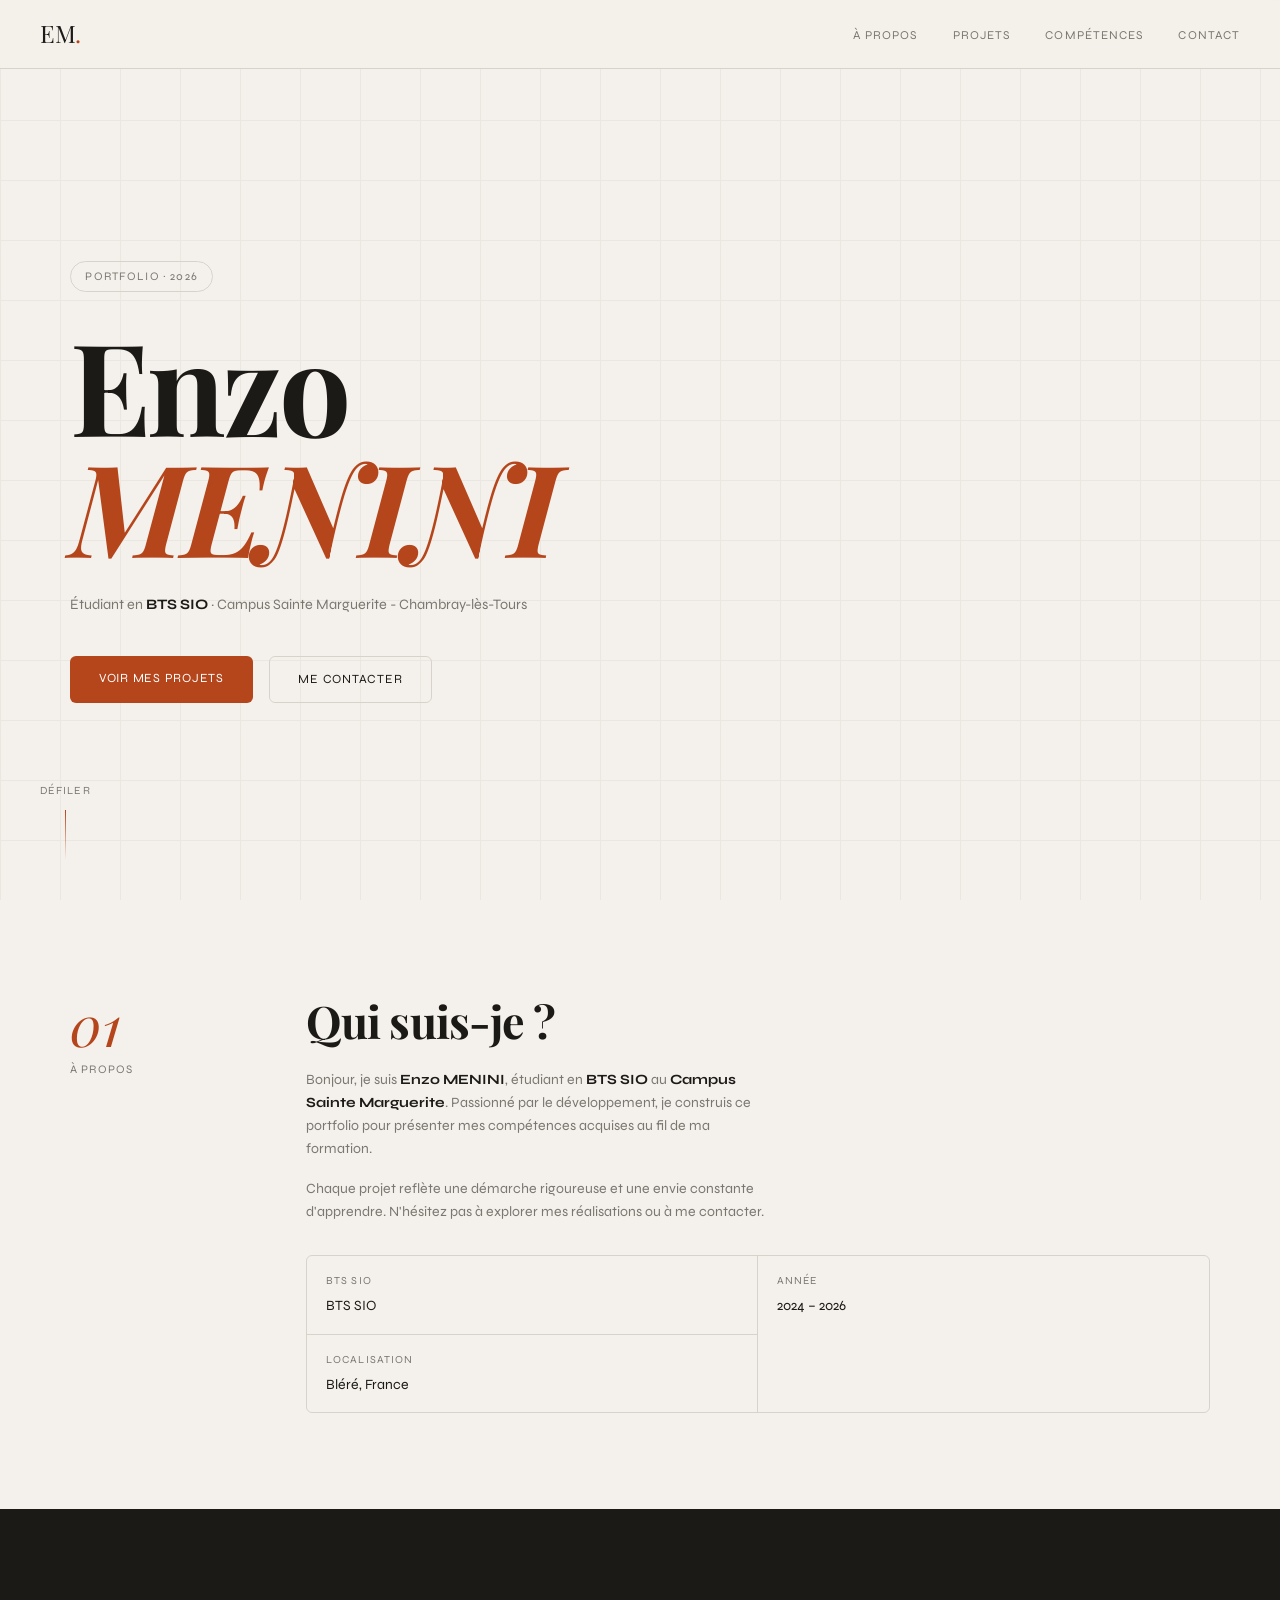
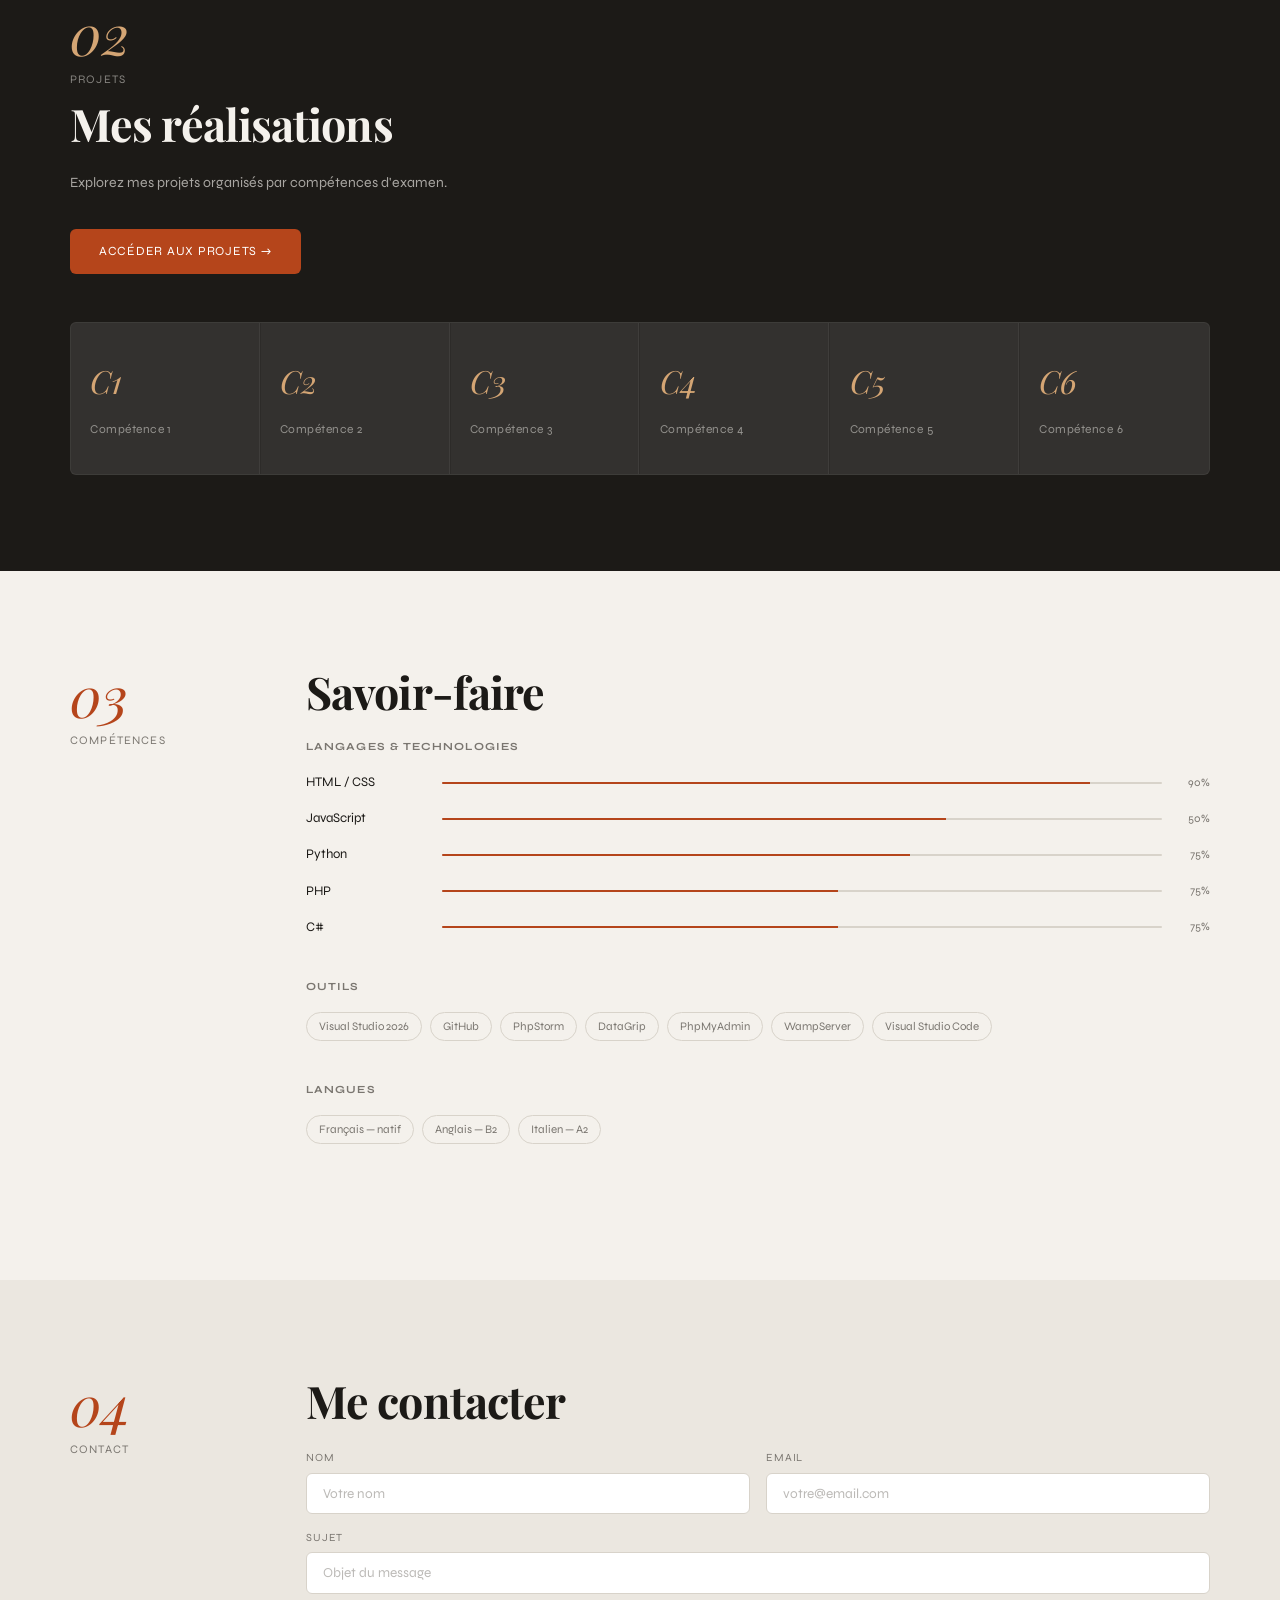
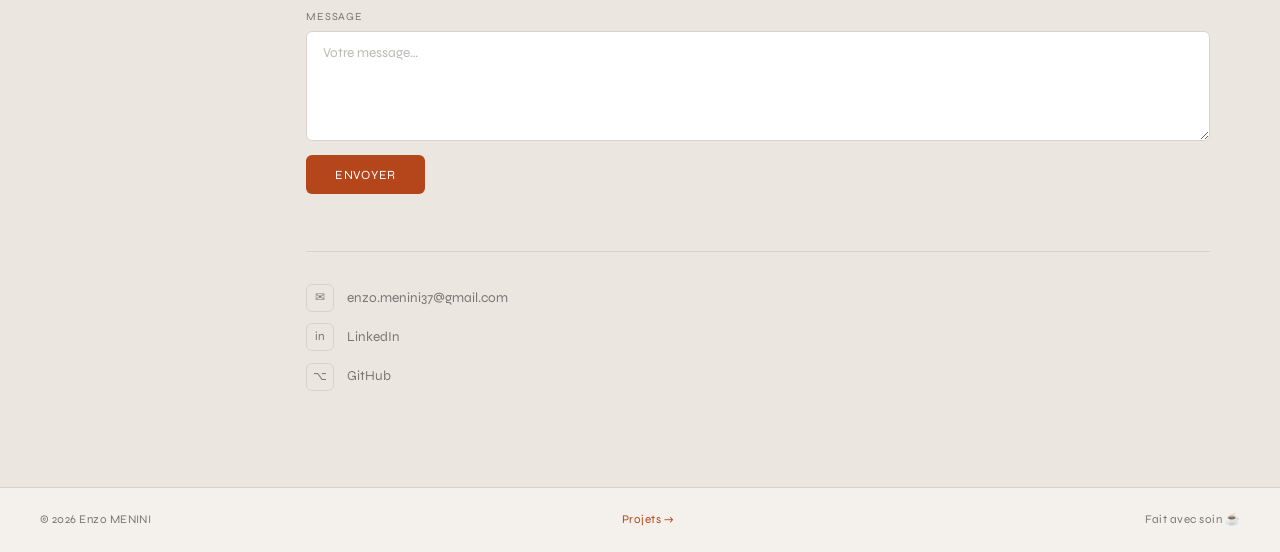
==== commit b78527a7: "Add files via upload" ====
--- a/index.html
+++ b/index.html
@@ -11,7 +11,7 @@
 <body>
 
   <nav class="nav">
-    <a href="index.html" class="nav-logo">PN<span>.</span></a>
+    <a href="index.html" class="nav-logo">EM<span>.</span></a>
     <ul class="nav-links">
       <li><a href="#about">À propos</a></li>
       <li><a href="projets.html">Projets</a></li>
@@ -27,12 +27,12 @@
   <header class="hero">
     <div class="hero-bg-grid" aria-hidden="true"></div>
     <div class="hero-inner">
-      <div class="hero-badge">Portfolio · 2025</div>
+      <div class="hero-badge">Portfolio · 2026</div>
       <h1 class="hero-title">
-        <span class="line1">Prénom</span>
-        <span class="line2"><em>NOM</em></span>
+        <span class="line1">Enzo</span>
+        <span class="line2"><em>MENINI</em></span>
       </h1>
-      <p class="hero-sub">Étudiant·e en <strong>Votre Filière</strong> · Votre École</p>
+      <p class="hero-sub">Étudiant en <strong>BTS SIO</strong> · Campus Sainte Marguerite - Chambray-lès-Tours</p>
       <div class="hero-ctas">
         <a href="projets.html" class="cta-main">Voir mes projets</a>
         <a href="#contact" class="cta-ghost">Me contacter</a>
@@ -54,8 +54,8 @@
       <div class="split-content">
         <h2 class="s-title">Qui suis-je ?</h2>
         <p class="s-body">
-          Bonjour, je suis <strong>Prénom NOM</strong>, étudiant·e en <strong>[votre filière]</strong>
-          à <strong>[votre établissement]</strong>. Passionné·e par [vos centres d'intérêt],
+          Bonjour, je suis <strong>Enzo MENINI</strong>, étudiant en <strong>BTS SIO</strong>
+          au <strong>Campus Sainte Marguerite</strong>. Passionné par le développement,
           je construis ce portfolio pour présenter mes compétences acquises au fil de ma formation.
         </p>
         <p class="s-body">
@@ -64,20 +64,16 @@
         </p>
         <div class="info-grid">
           <div class="info-cell">
-            <span class="info-key">Formation</span>
-            <span class="info-val">Votre diplôme</span>
+            <span class="info-key">BTS SIO</span>
+            <span class="info-val">BTS SIO</span>
           </div>
           <div class="info-cell">
             <span class="info-key">Année</span>
-            <span class="info-val">2024 – 2025</span>
+            <span class="info-val">2024 – 2026</span>
           </div>
           <div class="info-cell">
             <span class="info-key">Localisation</span>
-            <span class="info-val">Ville, France</span>
-          </div>
-          <div class="info-cell">
-            <span class="info-key">Disponibilité</span>
-            <span class="info-val">Stage dès MM/YYYY</span>
+            <span class="info-val">Bléré, France</span>
           </div>
         </div>
       </div>
@@ -144,17 +140,22 @@
             <div class="sk-row">
               <span class="sk-name">JavaScript</span>
               <div class="sk-track"><div class="sk-fill" style="--w:70%"></div></div>
-              <span class="sk-pct">70%</span>
+              <span class="sk-pct">50%</span>
             </div>
             <div class="sk-row">
               <span class="sk-name">Python</span>
               <div class="sk-track"><div class="sk-fill" style="--w:65%"></div></div>
-              <span class="sk-pct">65%</span>
+              <span class="sk-pct">75%</span>
             </div>
             <div class="sk-row">
               <span class="sk-name">PHP</span>
               <div class="sk-track"><div class="sk-fill" style="--w:55%"></div></div>
-              <span class="sk-pct">55%</span>
+              <span class="sk-pct">75%</span>
+            </div>
+            <div class="sk-row">
+              <span class="sk-name">C#</span>
+              <div class="sk-track"><div class="sk-fill" style="--w:55%"></div></div>
+              <span class="sk-pct">75%</span>
             </div>
           </div>
         </div>
@@ -162,11 +163,13 @@
         <div class="sk-group">
           <h4 class="sk-cat">Outils</h4>
           <div class="pills-row">
-            <span class="pill">Git</span>
-            <span class="pill">VS Code</span>
-            <span class="pill">Figma</span>
-            <span class="pill">Linux</span>
-            <span class="pill">Votre outil</span>
+            <span class="pill">Visual Studio 2026</span>
+            <span class="pill">GitHub</span>
+            <span class="pill">PhpStorm</span>
+            <span class="pill">DataGrip</span>
+            <span class="pill">PhpMyAdmin</span>
+            <span class="pill">WampServer</span>
+            <span class="pill">Visual Studio Code</span>
           </div>
         </div>
 
@@ -175,6 +178,7 @@
           <div class="pills-row">
             <span class="pill">Français — natif</span>
             <span class="pill">Anglais — B2</span>
+            <span class="pill">Italien — A2</span>
           </div>
         </div>
       </div>
@@ -190,7 +194,6 @@
       </div>
       <div class="split-content">
         <h2 class="s-title">Me contacter</h2>
-        <p class="s-body">Une question, un stage, une collaboration ? Écrivez-moi.</p>
 
         <form class="c-form" id="contactForm">
           <div class="c-row">
@@ -216,8 +219,8 @@
         </form>
 
         <div class="c-links">
-          <a href="mailto:votre@email.com" class="c-link">
-            <span class="c-icon">✉</span> votre@email.com
+          <a href="mailto:enzo.menini37@gmail.com" class="c-link">
+            <span class="c-icon">✉</span> enzo.menini37@gmail.com
           </a>
           <a href="https://linkedin.com/in/votre-profil" target="_blank" class="c-link">
             <span class="c-icon">in</span> LinkedIn
@@ -231,7 +234,7 @@
   </section>
 
   <footer class="footer">
-    <span>© 2025 Prénom NOM</span>
+    <span>© 2026 Enzo MENINI</span>
     <a href="projets.html" class="footer-link">Projets →</a>
     <span>Fait avec soin ☕</span>
   </footer>
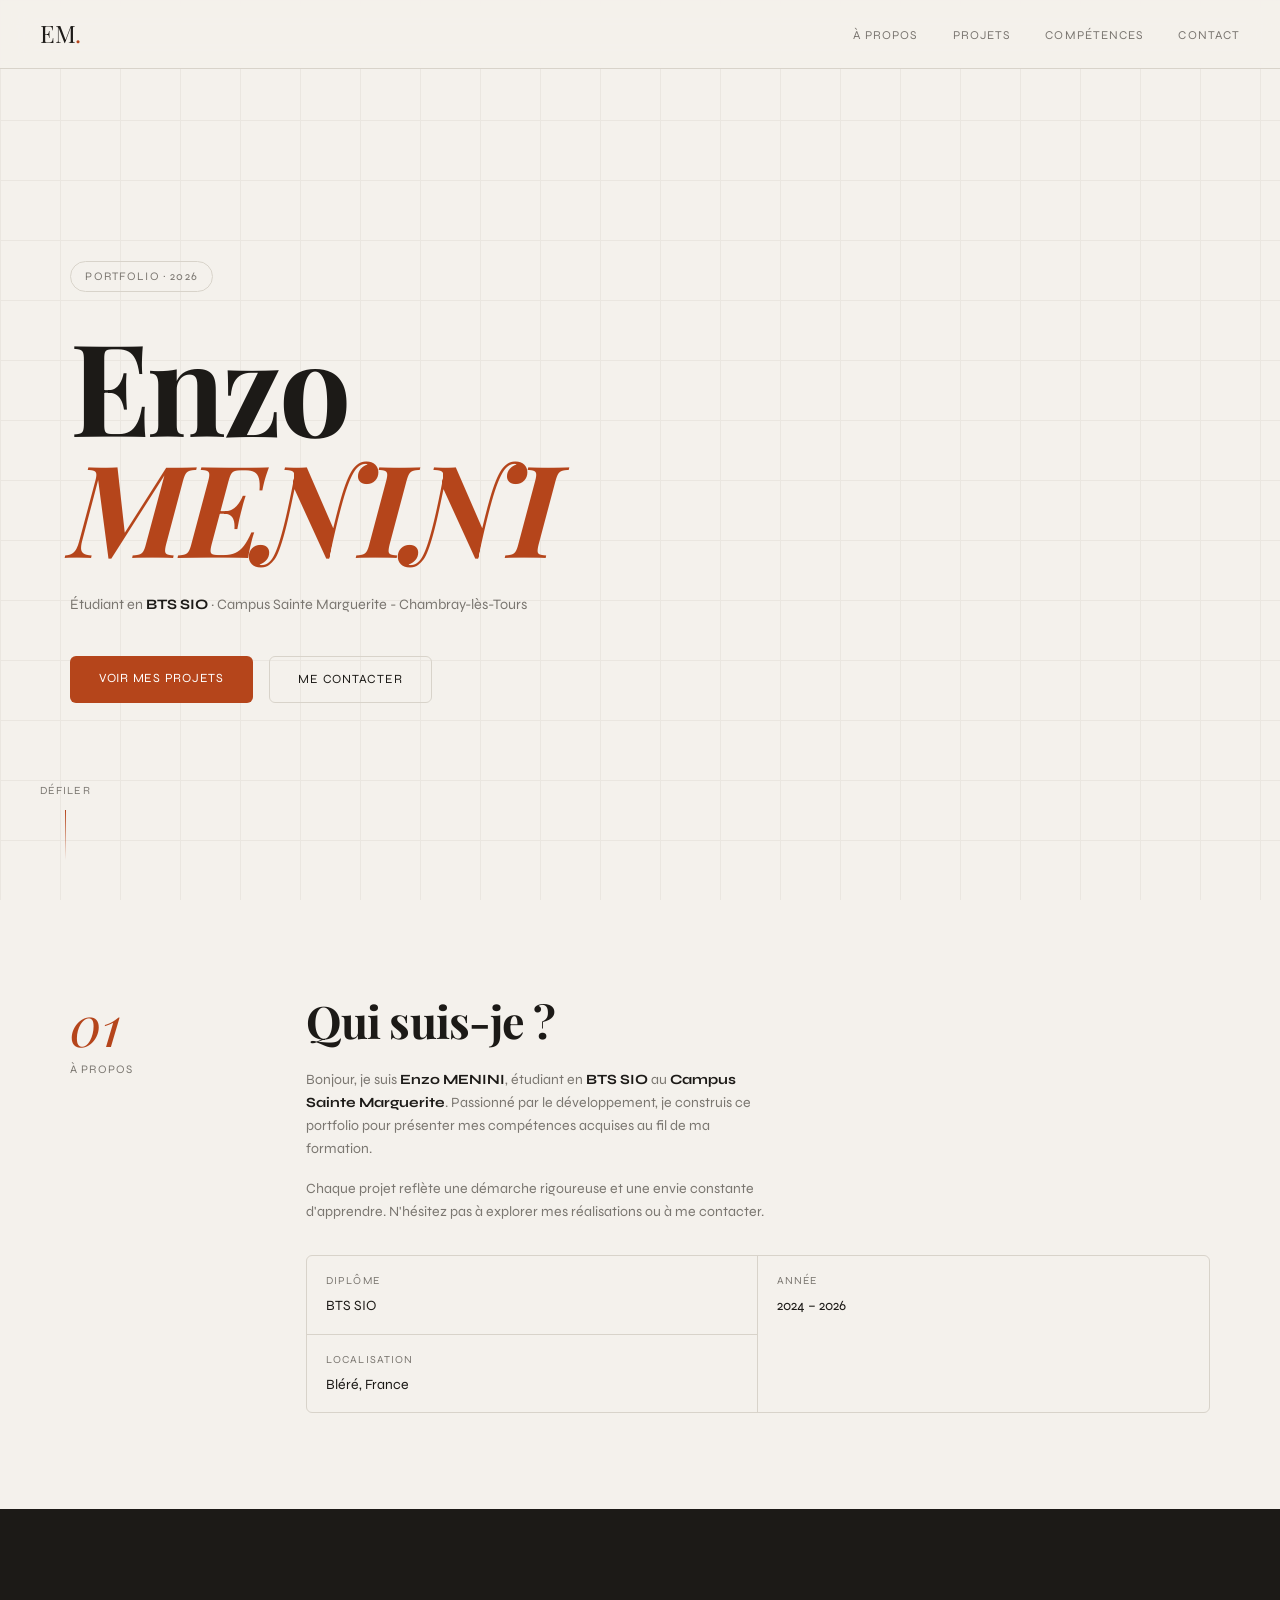
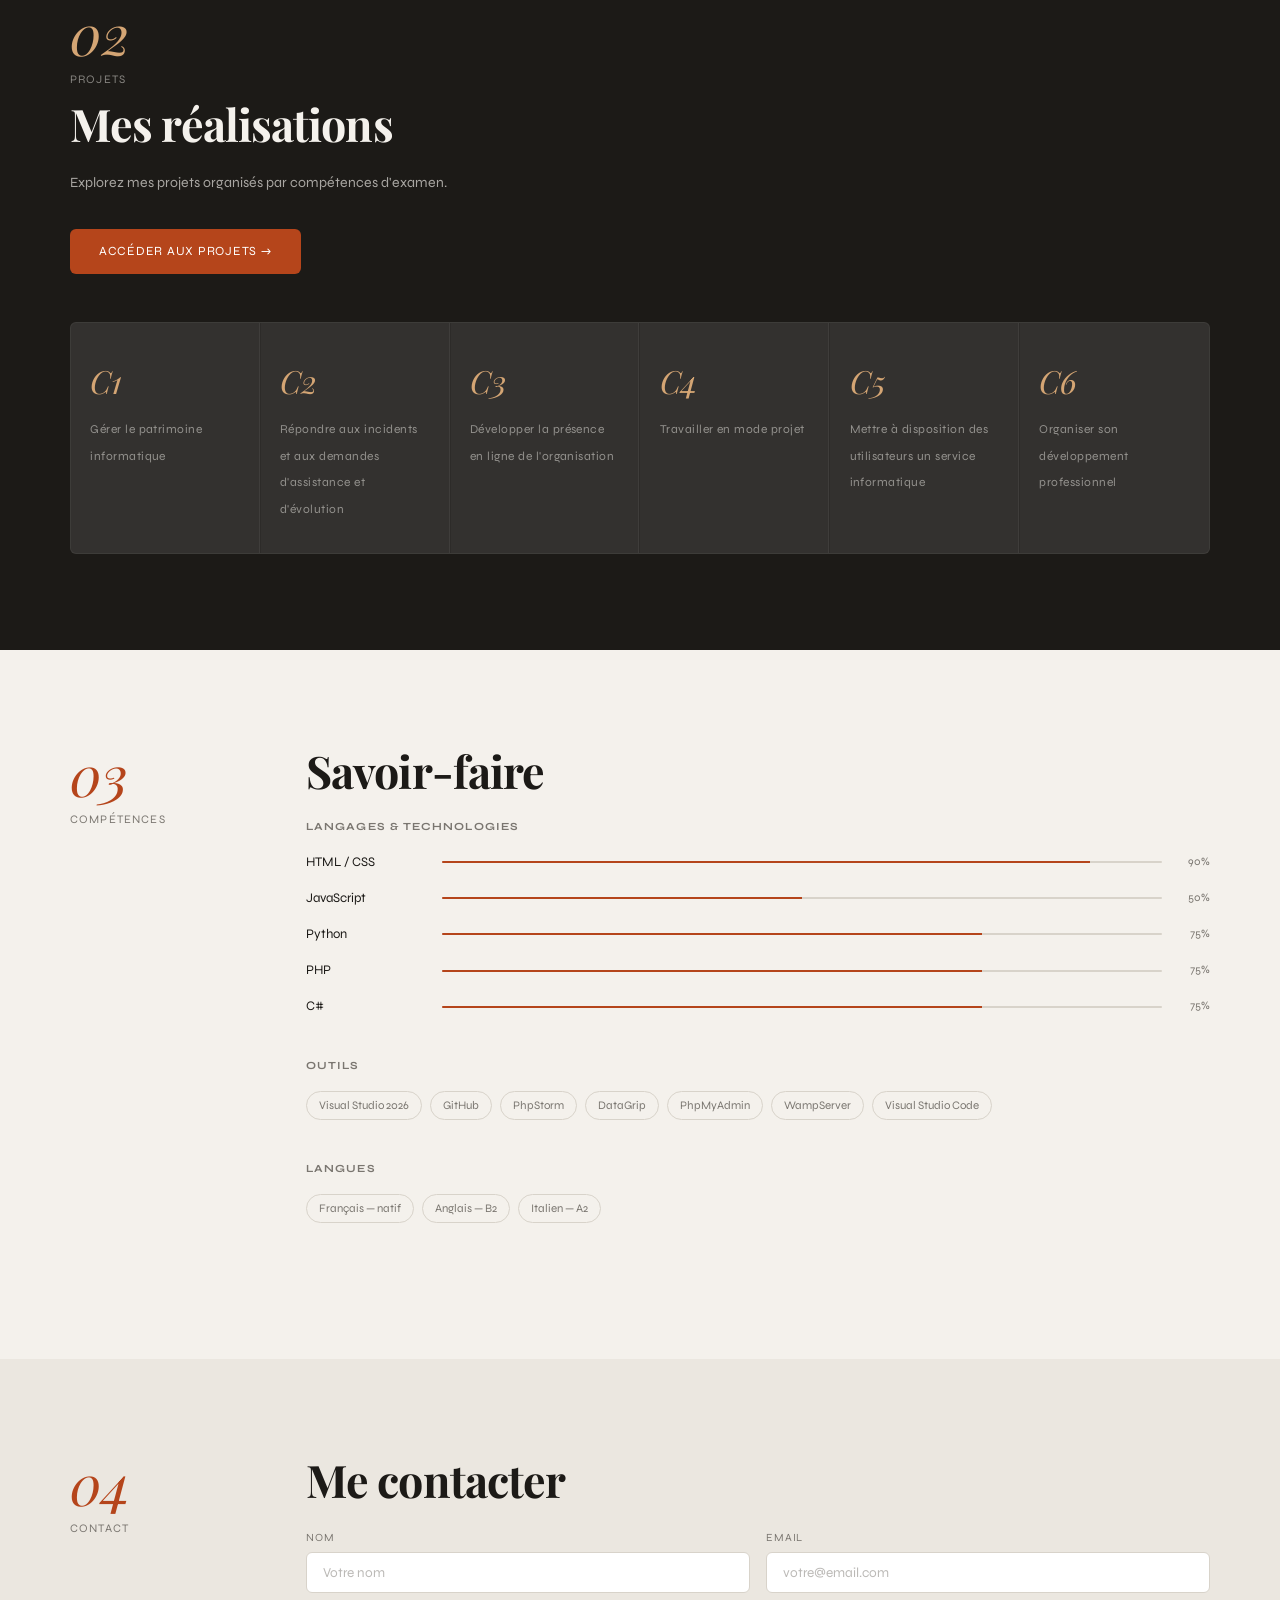
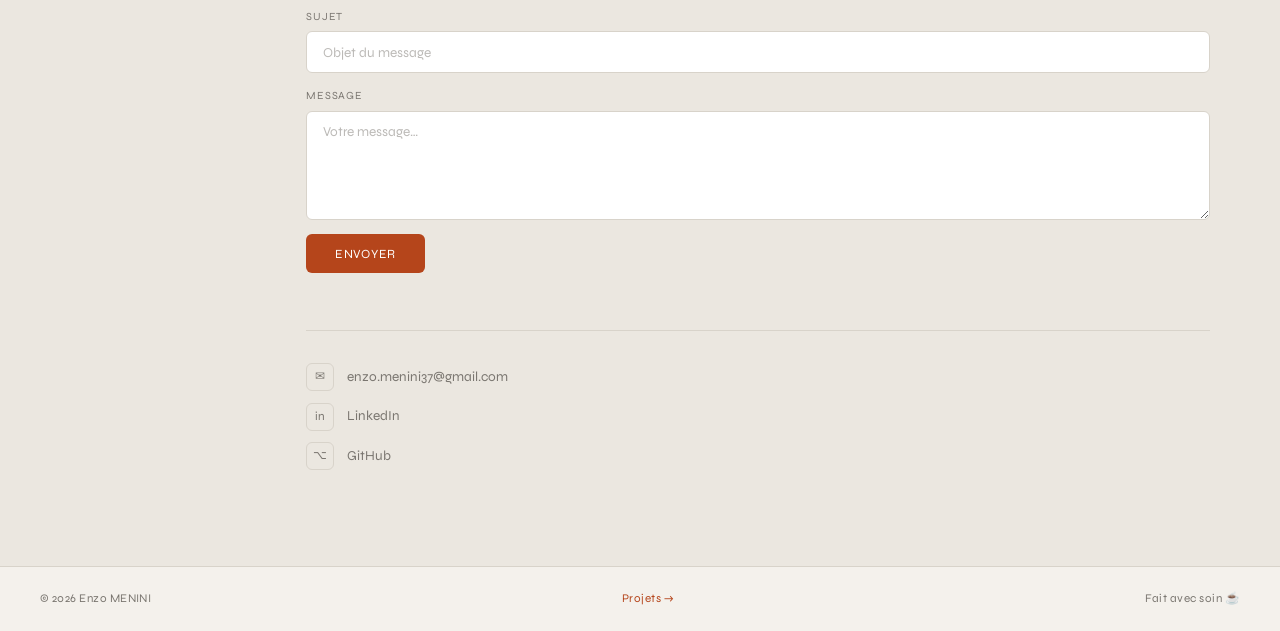
==== commit 16d31ba6: "Add files via upload" ====
--- a/index.html
+++ b/index.html
@@ -3,7 +3,7 @@
 <head>
   <meta charset="UTF-8"/>
   <meta name="viewport" content="width=device-width, initial-scale=1.0"/>
-  <title>Portfolio — Prénom NOM</title>
+  <title>Portfolio — Enzo MENINI</title>
   <link rel="preconnect" href="https://fonts.googleapis.com">
   <link href="https://fonts.googleapis.com/css2?family=Playfair+Display:ital,wght@0,400;0,700;1,400&family=Syne:wght@400;500;700&display=swap" rel="stylesheet">
   <link rel="stylesheet" href="style.css"/>
@@ -64,7 +64,7 @@
         </p>
         <div class="info-grid">
           <div class="info-cell">
-            <span class="info-key">BTS SIO</span>
+            <span class="info-key">Diplôme</span>
             <span class="info-val">BTS SIO</span>
           </div>
           <div class="info-cell">
@@ -93,27 +93,27 @@
       <div class="teaser-grid">
         <div class="teaser-card" style="--delay:.1s">
           <span class="tc-num">C1</span>
-          <span class="tc-label">Compétence 1</span>
+          <span class="tc-label">Gérer le patrimoine informatique</span>
         </div>
         <div class="teaser-card" style="--delay:.2s">
           <span class="tc-num">C2</span>
-          <span class="tc-label">Compétence 2</span>
+          <span class="tc-label">Répondre aux incidents et aux demandes d'assistance et d'évolution</span>
         </div>
         <div class="teaser-card" style="--delay:.3s">
           <span class="tc-num">C3</span>
-          <span class="tc-label">Compétence 3</span>
+          <span class="tc-label">Développer la présence en ligne de l'organisation</span>
         </div>
         <div class="teaser-card" style="--delay:.4s">
           <span class="tc-num">C4</span>
-          <span class="tc-label">Compétence 4</span>
+          <span class="tc-label">Travailler en mode projet</span>
         </div>
         <div class="teaser-card" style="--delay:.5s">
           <span class="tc-num">C5</span>
-          <span class="tc-label">Compétence 5</span>
+          <span class="tc-label">Mettre à disposition des utilisateurs un service informatique</span>
         </div>
         <div class="teaser-card" style="--delay:.6s">
           <span class="tc-num">C6</span>
-          <span class="tc-label">Compétence 6</span>
+          <span class="tc-label">Organiser son développement professionnel</span>
         </div>
       </div>
     </div>
@@ -139,22 +139,22 @@
             </div>
             <div class="sk-row">
               <span class="sk-name">JavaScript</span>
-              <div class="sk-track"><div class="sk-fill" style="--w:70%"></div></div>
+              <div class="sk-track"><div class="sk-fill" style="--w:50%"></div></div>
               <span class="sk-pct">50%</span>
             </div>
             <div class="sk-row">
               <span class="sk-name">Python</span>
-              <div class="sk-track"><div class="sk-fill" style="--w:65%"></div></div>
+              <div class="sk-track"><div class="sk-fill" style="--w:75%"></div></div>
               <span class="sk-pct">75%</span>
             </div>
             <div class="sk-row">
               <span class="sk-name">PHP</span>
-              <div class="sk-track"><div class="sk-fill" style="--w:55%"></div></div>
+              <div class="sk-track"><div class="sk-fill" style="--w:75%"></div></div>
               <span class="sk-pct">75%</span>
             </div>
             <div class="sk-row">
               <span class="sk-name">C#</span>
-              <div class="sk-track"><div class="sk-fill" style="--w:55%"></div></div>
+              <div class="sk-track"><div class="sk-fill" style="--w:75%"></div></div>
               <span class="sk-pct">75%</span>
             </div>
           </div>
@@ -222,10 +222,10 @@
           <a href="mailto:enzo.menini37@gmail.com" class="c-link">
             <span class="c-icon">✉</span> enzo.menini37@gmail.com
           </a>
-          <a href="https://linkedin.com/in/votre-profil" target="_blank" class="c-link">
+          <a href="https://www.linkedin.com/in/enzo-menini-515954329/" target="_blank" class="c-link">
             <span class="c-icon">in</span> LinkedIn
           </a>
-          <a href="https://github.com/votre-pseudo" target="_blank" class="c-link">
+          <a href="https://github.com/efyhgf" target="_blank" class="c-link">
             <span class="c-icon">⌥</span> GitHub
           </a>
         </div>
